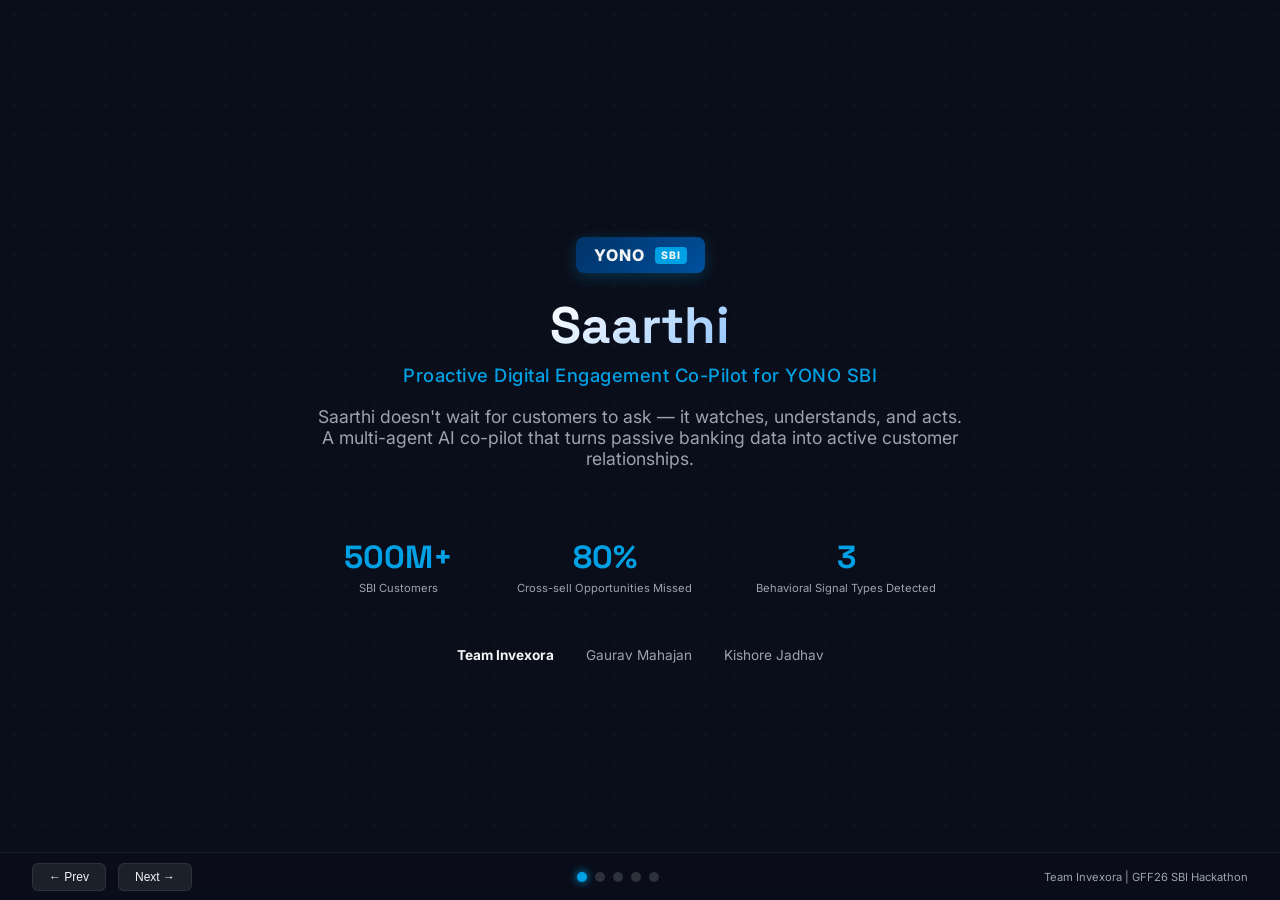
==== presentation.html @ 41a6fd72 "add presentation deck + fix currency typo" ====
<!DOCTYPE html>
<html lang="en">
<head>
  <meta charset="UTF-8">
  <meta name="viewport" content="width=device-width, initial-scale=1.0">
  <title>Saarthi — SBI YONO Co-Pilot | GFF26 Presentation</title>
  <link rel="preconnect" href="https://fonts.googleapis.com">
  <link rel="preconnect" href="https://fonts.gstatic.com" crossorigin>
  <link href="https://fonts.googleapis.com/css2?family=Inter:wght@300;400;500;600;700;800;900&family=Space+Grotesk:wght@400;500;600;700&family=Fira+Code:wght@400;500&display=swap" rel="stylesheet">
  <style>
    :root {
      --bg: #0a0e1a;
      --surface: #111827;
      --border: rgba(255,255,255,0.08);
      --text: #f3f4f6;
      --muted: #9ca3af;
      --sbi-blue: #00a0e4;
      --sbi-dark: #003366;
      --accent: #60a5fa;
      --success: #10b981;
      --warning: #f59e0b;
      --error: #ef4444;
      --saffron: #ff9933;
    }
    * { box-sizing: border-box; margin: 0; padding: 0; }
    body {
      font-family: 'Inter', system-ui, sans-serif;
      background: var(--bg);
      color: var(--text);
      overflow: hidden;
      height: 100vh;
      width: 100vw;
    }

    /* Slide Container */
    .deck { position: relative; width: 100vw; height: 100vh; }
    .slide {
      position: absolute;
      inset: 0;
      display: none;
      flex-direction: column;
      padding: 3.5rem 5rem;
      opacity: 0;
      transition: opacity 0.4s ease;
    }
    .slide.active { display: flex; opacity: 1; }

    /* Navigation */
    .nav-bar {
      position: fixed;
      bottom: 0;
      left: 0;
      right: 0;
      height: 48px;
      background: rgba(10, 14, 26, 0.9);
      backdrop-filter: blur(12px);
      border-top: 1px solid var(--border);
      display: flex;
      align-items: center;
      justify-content: space-between;
      padding: 0 2rem;
      z-index: 100;
      font-size: 0.8rem;
      color: var(--muted);
    }
    .nav-dots { display: flex; gap: 8px; }
    .nav-dot {
      width: 10px; height: 10px;
      border-radius: 50%;
      background: rgba(255,255,255,0.15);
      cursor: pointer;
      transition: all 0.2s;
    }
    .nav-dot.active { background: var(--sbi-blue); box-shadow: 0 0 8px var(--sbi-blue); }
    .nav-btn {
      background: rgba(255,255,255,0.08);
      border: 1px solid var(--border);
      color: var(--text);
      padding: 6px 16px;
      border-radius: 6px;
      cursor: pointer;
      font-size: 0.75rem;
      transition: background 0.2s;
    }
    .nav-btn:hover { background: rgba(255,255,255,0.15); }

    /* Typography */
    .slide-number {
      font-family: 'Fira Code', monospace;
      font-size: 0.7rem;
      color: var(--sbi-blue);
      letter-spacing: 2px;
      text-transform: uppercase;
      margin-bottom: 0.75rem;
      opacity: 0.7;
    }
    .slide-title {
      font-family: 'Space Grotesk', sans-serif;
      font-size: 2.6rem;
      font-weight: 700;
      line-height: 1.15;
      margin-bottom: 0.5rem;
      background: linear-gradient(135deg, #fff 0%, #93c5fd 100%);
      -webkit-background-clip: text;
      -webkit-text-fill-color: transparent;
    }
    .slide-subtitle {
      font-size: 1.1rem;
      color: var(--muted);
      margin-bottom: 2rem;
      font-weight: 400;
      max-width: 700px;
    }

    /* Grid layouts */
    .two-col { display: grid; grid-template-columns: 1fr 1fr; gap: 3rem; flex: 1; align-items: start; }
    .three-col { display: grid; grid-template-columns: 1fr 1fr 1fr; gap: 1.5rem; }

    /* Cards */
    .info-card {
      background: rgba(255,255,255,0.03);
      border: 1px solid var(--border);
      border-radius: 12px;
      padding: 1.25rem;
    }
    .info-card h3 {
      font-size: 0.95rem;
      font-weight: 600;
      margin-bottom: 0.5rem;
      display: flex;
      align-items: center;
      gap: 8px;
    }
    .info-card p, .info-card li {
      font-size: 0.82rem;
      color: var(--muted);
      line-height: 1.55;
    }
    .info-card ul { list-style: none; padding: 0; }
    .info-card li { padding: 0.2rem 0; }
    .info-card li::before { content: "→ "; color: var(--sbi-blue); font-weight: 600; }

    /* Problem bullets */
    .problem-item {
      display: flex;
      gap: 1rem;
      margin-bottom: 1.25rem;
      align-items: flex-start;
    }
    .problem-icon {
      width: 40px; height: 40px;
      border-radius: 10px;
      display: flex;
      align-items: center;
      justify-content: center;
      font-size: 1.2rem;
      flex-shrink: 0;
    }
    .problem-icon.red { background: rgba(239,68,68,0.12); }
    .problem-icon.amber { background: rgba(245,158,11,0.12); }
    .problem-icon.blue { background: rgba(96,165,250,0.12); }
    .problem-title { font-weight: 600; font-size: 0.9rem; margin-bottom: 0.15rem; }
    .problem-desc { font-size: 0.78rem; color: var(--muted); line-height: 1.4; }

    /* Solution cards */
    .solution-card {
      background: rgba(0, 160, 228, 0.04);
      border: 1px solid rgba(0, 160, 228, 0.15);
      border-radius: 12px;
      padding: 1.1rem;
      margin-bottom: 1rem;
    }
    .solution-card h4 {
      font-size: 0.85rem;
      color: var(--sbi-blue);
      font-weight: 700;
      margin-bottom: 0.3rem;
      display: flex;
      align-items: center;
      gap: 6px;
    }
    .solution-card p { font-size: 0.78rem; color: var(--muted); line-height: 1.4; }

    /* Tech stack badges */
    .tech-badge {
      display: inline-flex;
      align-items: center;
      gap: 6px;
      background: rgba(255,255,255,0.04);
      border: 1px solid var(--border);
      padding: 6px 12px;
      border-radius: 8px;
      font-size: 0.75rem;
      font-weight: 500;
      margin: 4px;
    }
    .tech-badge .dot {
      width: 6px; height: 6px;
      border-radius: 50%;
    }
    .tech-badge .dot.blue { background: var(--sbi-blue); }
    .tech-badge .dot.green { background: var(--success); }
    .tech-badge .dot.amber { background: var(--warning); }
    .tech-badge .dot.purple { background: #a78bfa; }

    /* Pipeline diagram */
    .pipeline {
      display: flex;
      align-items: center;
      gap: 0;
      margin: 1.5rem 0;
      flex-wrap: nowrap;
    }
    .pipe-node {
      background: rgba(255,255,255,0.04);
      border: 1px solid var(--border);
      border-radius: 10px;
      padding: 0.75rem 1rem;
      text-align: center;
      flex: 1;
      min-width: 0;
    }
    .pipe-node.active-node { border-color: var(--sbi-blue); background: rgba(0,160,228,0.06); }
    .pipe-node h4 { font-size: 0.7rem; font-weight: 700; margin-bottom: 0.2rem; white-space: nowrap; }
    .pipe-node p { font-size: 0.6rem; color: var(--muted); }
    .pipe-arrow {
      font-size: 1.2rem;
      color: var(--sbi-blue);
      padding: 0 0.35rem;
      flex-shrink: 0;
    }

    /* Phase cards */
    .phase-card {
      border-left: 3px solid var(--sbi-blue);
      padding: 0.75rem 1rem;
      background: rgba(255,255,255,0.02);
      border-radius: 0 8px 8px 0;
      margin-bottom: 0.75rem;
    }
    .phase-card h4 { font-size: 0.8rem; font-weight: 700; margin-bottom: 0.2rem; }
    .phase-card p { font-size: 0.72rem; color: var(--muted); line-height: 1.35; }

    /* Compliance badges */
    .compliance-row {
      display: flex;
      gap: 1rem;
      margin-top: 1rem;
    }
    .compliance-badge {
      flex: 1;
      background: rgba(16, 185, 129, 0.05);
      border: 1px solid rgba(16, 185, 129, 0.2);
      border-radius: 10px;
      padding: 0.75rem;
      text-align: center;
    }
    .compliance-badge .emoji { font-size: 1.4rem; margin-bottom: 0.25rem; }
    .compliance-badge h5 { font-size: 0.72rem; font-weight: 700; color: var(--success); margin-bottom: 0.15rem; }
    .compliance-badge p { font-size: 0.62rem; color: var(--muted); }

    /* Demo slide */
    .demo-container {
      flex: 1;
      display: flex;
      align-items: center;
      justify-content: center;
      flex-direction: column;
      gap: 1.5rem;
    }
    .demo-links {
      display: flex;
      gap: 1.5rem;
      margin-top: 1rem;
    }
    .demo-link {
      display: flex;
      align-items: center;
      gap: 8px;
      background: rgba(0,160,228,0.08);
      border: 1px solid rgba(0,160,228,0.25);
      padding: 0.75rem 1.5rem;
      border-radius: 10px;
      color: var(--sbi-blue);
      text-decoration: none;
      font-weight: 600;
      font-size: 0.85rem;
      transition: all 0.2s;
    }
    .demo-link:hover { background: rgba(0,160,228,0.15); transform: translateY(-1px); }

    .demo-placeholder {
      width: 80%;
      max-width: 900px;
      aspect-ratio: 16/9;
      background: rgba(255,255,255,0.03);
      border: 2px dashed rgba(255,255,255,0.1);
      border-radius: 16px;
      display: flex;
      align-items: center;
      justify-content: center;
      flex-direction: column;
      gap: 0.75rem;
      color: var(--muted);
    }
    .demo-placeholder .play-icon { font-size: 3rem; opacity: 0.4; }
    .demo-placeholder p { font-size: 0.85rem; }

    /* Title slide special */
    .title-slide {
      align-items: center;
      justify-content: center;
      text-align: center;
    }
    .title-slide .slide-title { font-size: 3.2rem; max-width: 900px; }
    .title-slide .slide-subtitle { max-width: 650px; margin: 0.75rem auto 2rem; }

    .team-info {
      display: flex;
      gap: 2rem;
      align-items: center;
      margin-top: 1rem;
    }
    .team-member {
      font-size: 0.85rem;
      color: var(--muted);
    }
    .team-member strong { color: var(--text); }

    .tagline {
      font-size: 1.15rem;
      color: var(--sbi-blue);
      font-weight: 500;
      margin-bottom: 0.5rem;
      letter-spacing: 0.5px;
    }
    .sbi-logo-badge {
      display: inline-flex;
      align-items: center;
      gap: 8px;
      background: linear-gradient(135deg, var(--sbi-dark), #00509d);
      padding: 8px 18px;
      border-radius: 8px;
      font-weight: 800;
      font-size: 1rem;
      letter-spacing: 1px;
      margin-bottom: 1.5rem;
      box-shadow: 0 4px 15px rgba(0,160,228,0.25);
    }

    .impact-stat {
      text-align: center;
      padding: 0.75rem;
    }
    .impact-stat .number {
      font-family: 'Space Grotesk', sans-serif;
      font-size: 2rem;
      font-weight: 800;
      color: var(--sbi-blue);
    }
    .impact-stat .label {
      font-size: 0.7rem;
      color: var(--muted);
      margin-top: 0.2rem;
    }

    /* Subtle background grid */
    .slide::before {
      content: '';
      position: absolute;
      inset: 0;
      background-image: radial-gradient(rgba(255,255,255,0.03) 1px, transparent 1px);
      background-size: 30px 30px;
      pointer-events: none;
      z-index: 0;
    }
    .slide > * { position: relative; z-index: 1; }
  </style>
</head>
<body>
  <div class="deck" id="deck">

    <!-- ====== SLIDE 1: INTRODUCTION ====== -->
    <div class="slide title-slide active" data-slide="0">
      <div class="sbi-logo-badge">YONO <span style="font-size:0.65rem;background:var(--sbi-blue);padding:2px 6px;border-radius:4px;margin-left:2px;">SBI</span></div>
      <div class="slide-title">Saarthi</div>
      <div class="tagline">Proactive Digital Engagement Co-Pilot for YONO SBI</div>
      <div class="slide-subtitle">Saarthi doesn't wait for customers to ask — it watches, understands, and acts. A multi-agent AI co-pilot that turns passive banking data into active customer relationships.</div>
      <div style="display:flex;gap:2.5rem;margin:1.5rem 0;">
        <div class="impact-stat">
          <div class="number">500M+</div>
          <div class="label">SBI Customers</div>
        </div>
        <div class="impact-stat">
          <div class="number">80%</div>
          <div class="label">Cross-sell Opportunities Missed</div>
        </div>
        <div class="impact-stat">
          <div class="number">3</div>
          <div class="label">Behavioral Signal Types Detected</div>
        </div>
      </div>
      <div class="team-info">
        <div class="team-member"><strong>Team Invexora</strong></div>
        <div class="team-member">Gaurav Mahajan</div>
        <div class="team-member">Kishore Jadhav</div>
      </div>
    </div>

    <!-- ====== SLIDE 2: PROBLEM & SOLUTION ====== -->
    <div class="slide" data-slide="1">
      <div class="slide-number">02 / Problem & Solution</div>
      <div class="slide-title">The Engagement Gap<br>in Digital Banking</div>
      <div class="two-col" style="margin-top:1rem;">
        <div>
          <div style="font-size:0.75rem;font-weight:700;color:var(--error);letter-spacing:1px;text-transform:uppercase;margin-bottom:1rem;">The Problem — Missed Moments</div>
          <div class="problem-item">
            <div class="problem-icon red">💳</div>
            <div>
              <div class="problem-title">Invisible Debt Burden</div>
              <div class="problem-desc">Customers paying ₹4,200/mo in CC interest don't know SBI offers consolidation loans at 10.5% — half the card rate.</div>
            </div>
          </div>
          <div class="problem-item">
            <div class="problem-icon amber">🏦</div>
            <div>
              <div class="problem-title">Branch Counter Friction</div>
              <div class="problem-desc">Customers making manual cash deposits at branches don't know YONO can do it in 2 taps digitally.</div>
            </div>
          </div>
          <div class="problem-item">
            <div class="problem-icon blue">📈</div>
            <div>
              <div class="problem-title">Idle Savings Leak</div>
              <div class="problem-desc">Salary jumps go unnoticed. Excess balances sit at 3.5% savings rate instead of 7.1% RD auto-sweep.</div>
            </div>
          </div>
        </div>
        <div>
          <div style="font-size:0.75rem;font-weight:700;color:var(--success);letter-spacing:1px;text-transform:uppercase;margin-bottom:1rem;">Saarthi's Answer — Proactive Co-Pilot</div>
          <div class="solution-card">
            <h4>🔍 Signal Detection</h4>
            <p>Real-time behavioral pattern recognition from transaction streams — detects friction events, financial optimization opportunities, and life-stage changes.</p>
          </div>
          <div class="solution-card">
            <h4>🎯 Contextual Nudging</h4>
            <p>Personalized, in-app recommendations delivered at the exact moment of relevance inside the YONO interface — not push notifications, but contextual interventions.</p>
          </div>
          <div class="solution-card">
            <h4>🛡️ DPDP-First Design</h4>
            <p>Every recommendation passes through compliance gating before reaching the customer. Right to Erasure, Right to Data Portability, and Data Minimization are built into the pipeline.</p>
          </div>
        </div>
      </div>
    </div>

    <!-- ====== SLIDE 3: TECHNOLOGY STACK ====== -->
    <div class="slide" data-slide="2">
      <div class="slide-number">03 / Technology Stack</div>
      <div class="slide-title">Agentic Architecture —<br>Not a Chatbot, a Co-Pilot</div>
      <div class="slide-subtitle" style="margin-bottom:1rem;">A 4-node LangGraph DAG pipeline with separation of concerns: security → detection → recommendation → compliance.</div>

      <div class="pipeline">
        <div class="pipe-node">
          <h4>📡 Event Stream</h4>
          <p>Redis Streams</p>
        </div>
        <div class="pipe-arrow">→</div>
        <div class="pipe-node active-node">
          <h4>🔒 Input Guardian</h4>
          <p>PII Masking (PAN, Aadhaar)</p>
        </div>
        <div class="pipe-arrow">→</div>
        <div class="pipe-node active-node">
          <h4>🔍 Signal Detection</h4>
          <p>LangGraph Agent Node</p>
        </div>
        <div class="pipe-arrow">→</div>
        <div class="pipe-node active-node">
          <h4>🎯 Recommender</h4>
          <p>Neo4j + Pinecone RAG</p>
        </div>
        <div class="pipe-arrow">→</div>
        <div class="pipe-node active-node">
          <h4>✅ Compliance Gate</h4>
          <p>RBI FPC + DPDP Validator</p>
        </div>
        <div class="pipe-arrow">→</div>
        <div class="pipe-node">
          <h4>📱 YONO Nudge</h4>
          <p>UI Delivery + Decision Token</p>
        </div>
      </div>

      <div style="display:flex;gap:1rem;margin-top:0.5rem;flex-wrap:wrap;">
        <div class="tech-badge"><span class="dot blue"></span> LangGraph — Agentic DAG Orchestration</div>
        <div class="tech-badge"><span class="dot green"></span> Pinecone — Vector Knowledge Base (RBI/Product Docs)</div>
        <div class="tech-badge"><span class="dot amber"></span> Neo4j — Graph Eligibility Rules</div>
        <div class="tech-badge"><span class="dot purple"></span> Guardrails AI — PII Masking + Output Validation</div>
        <div class="tech-badge"><span class="dot blue"></span> Pydantic — Schema Validation</div>
        <div class="tech-badge"><span class="dot green"></span> Faker — Synthetic Customer Data Generation</div>
      </div>

      <div class="compliance-row">
        <div class="compliance-badge">
          <div class="emoji">🗑️</div>
          <h5>Right to Erasure</h5>
          <p>Consent revoke purges all agent processing instantly</p>
        </div>
        <div class="compliance-badge">
          <div class="emoji">📦</div>
          <h5>Data Portability</h5>
          <p>One-click JSON export of all personal data</p>
        </div>
        <div class="compliance-badge">
          <div class="emoji">🔒</div>
          <h5>Data Minimization</h5>
          <p>PII masked before any downstream processing</p>
        </div>
        <div class="compliance-badge">
          <div class="emoji">📋</div>
          <h5>Audit Trail</h5>
          <p>Immutable log of every agent decision</p>
        </div>
      </div>
    </div>

    <!-- ====== SLIDE 4: DEVELOPMENT APPROACH ====== -->
    <div class="slide" data-slide="3">
      <div class="slide-number">04 / Prototype Development Approach</div>
      <div class="slide-title">System Architecture &<br>Development Methodology</div>
      <div class="two-col" style="margin-top:1rem;">
        <div>
          <div style="font-size:0.75rem;font-weight:700;color:var(--accent);letter-spacing:1px;text-transform:uppercase;margin-bottom:1rem;">Layered Architecture</div>
          <div class="info-card" style="margin-bottom:1rem;">
            <h3>📊 Data Layer</h3>
            <ul>
              <li>Synthetic customer profiles (Faker, Indian locale)</li>
              <li>Transaction logs with behavioral signal patterns</li>
              <li>RBI + SBI product docs vectorized in Pinecone</li>
            </ul>
          </div>
          <div class="info-card" style="margin-bottom:1rem;">
            <h3>🤖 Agent Layer</h3>
            <ul>
              <li>4-node LangGraph DAG (GraphState TypedDict)</li>
              <li>Stateless, parallelizable node functions</li>
              <li>Dual guardrails: Input (PII) + Output (RBI FPC)</li>
            </ul>
          </div>
          <div class="info-card">
            <h3>📱 Presentation Layer</h3>
            <ul>
              <li>YONO phone emulator (6 interactive screens)</li>
              <li>Real-time agent trace console with status visualization</li>
              <li>3 switchable customer personas with dynamic data</li>
            </ul>
          </div>
        </div>
        <div>
          <div style="font-size:0.75rem;font-weight:700;color:var(--accent);letter-spacing:1px;text-transform:uppercase;margin-bottom:1rem;">Development Phases</div>
          <div class="phase-card">
            <h4>Phase 1 — Data Synthesis & Knowledge Base</h4>
            <p>Generated 500+ synthetic customer profiles using Faker. Ingested RBI Fair Practices Code and SBI product documentation into Pinecone vector store for RAG-based retrieval.</p>
          </div>
          <div class="phase-card">
            <h4>Phase 2 — LangGraph Orchestrator</h4>
            <p>Built the 4-node DAG state machine: Input Guardian → Signal Detection → Neo4j Recommendation → Compliance Gate. Each node operates on a shared GraphState context.</p>
          </div>
          <div class="phase-card">
            <h4>Phase 3 — Interactive YONO Emulator</h4>
            <p>Developed a full phone simulator with 6 YONO app screens, view routing, dynamic data binding to customer personas, and real-time agentic trace visualization.</p>
          </div>
          <div class="phase-card" style="border-left-color: var(--success);">
            <h4>Phase 4 — DPDP Compliance Integration</h4>
            <p>Implemented Right to Erasure (consent toggle purges pipeline), Right to Data Portability (JSON export), and Data Minimization (PII masked at ingestion). Decision tokens generated per authorization.</p>
          </div>
        </div>
      </div>
    </div>

    <!-- ====== SLIDE 5: DEMO ====== -->
    <div class="slide" data-slide="4">
      <div class="slide-number">05 / Demonstration</div>
      <div class="slide-title">Saarthi in Action</div>
      <div class="slide-subtitle">Live prototype walkthrough — Signal detection, contextual nudging, DPDP compliance, and multi-persona support.</div>
      <div class="demo-container">
        <div class="demo-placeholder">
          <div class="play-icon">▶</div>
          <p>Demo Video — Screen share the live prototype or play pre-recorded video</p>
          <p style="font-size:0.7rem;opacity:0.5;">Use the live demo link below to walk through the prototype interactively</p>
        </div>
        <div class="demo-links">
          <a href="https://invexora.github.io/saarthi-yono-copilot/" target="_blank" class="demo-link">
            🌐 Live Prototype
          </a>
          <a href="https://github.com/invexora/saarthi-yono-copilot" target="_blank" class="demo-link">
            📦 GitHub Repository
          </a>
        </div>
      </div>
    </div>

  </div>

  <!-- Navigation -->
  <div class="nav-bar">
    <div style="display:flex;align-items:center;gap:12px;">
      <button class="nav-btn" onclick="prevSlide()">← Prev</button>
      <button class="nav-btn" onclick="nextSlide()">Next →</button>
    </div>
    <div class="nav-dots" id="navDots"></div>
    <div style="font-size:0.7rem;color:var(--muted);">
      Team Invexora | GFF26 SBI Hackathon
    </div>
  </div>

  <script>
    const slides = document.querySelectorAll('.slide');
    let current = 0;

    function buildDots() {
      const container = document.getElementById('navDots');
      slides.forEach((_, i) => {
        const dot = document.createElement('div');
        dot.className = 'nav-dot' + (i === 0 ? ' active' : '');
        dot.onclick = () => goToSlide(i);
        container.appendChild(dot);
      });
    }

    function goToSlide(n) {
      slides[current].classList.remove('active');
      document.querySelectorAll('.nav-dot')[current].classList.remove('active');
      current = n;
      slides[current].classList.add('active');
      document.querySelectorAll('.nav-dot')[current].classList.add('active');
    }

    function nextSlide() { if (current < slides.length - 1) goToSlide(current + 1); }
    function prevSlide() { if (current > 0) goToSlide(current - 1); }

    document.addEventListener('keydown', (e) => {
      if (e.key === 'ArrowRight' || e.key === ' ') { e.preventDefault(); nextSlide(); }
      if (e.key === 'ArrowLeft') { e.preventDefault(); prevSlide(); }
    });

    buildDots();
  </script>
</body>
</html>
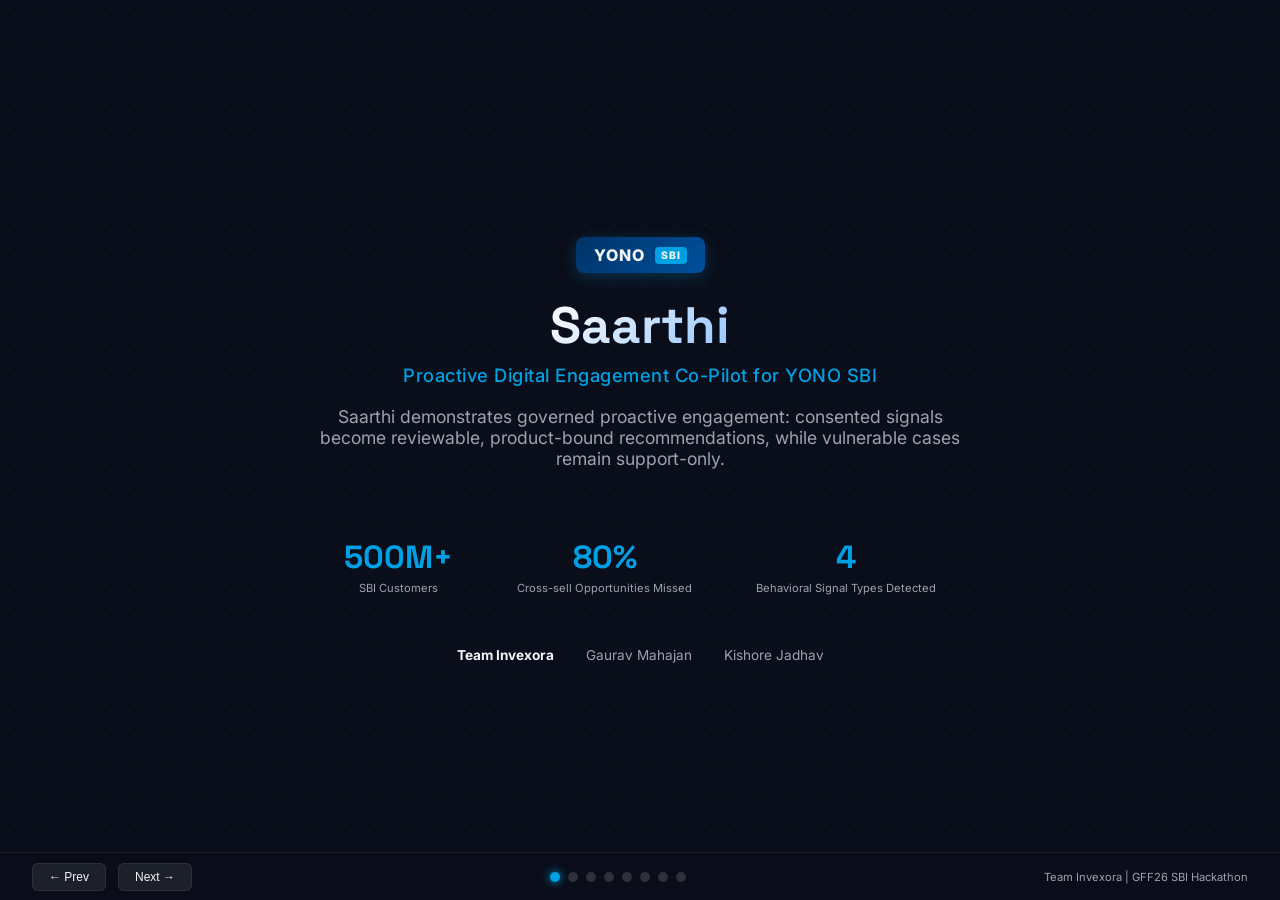
==== commit 8d26a78c: "Finalize governed SBI Saarthi demo foundation" ====
--- a/presentation.html
+++ b/presentation.html
@@ -385,7 +385,7 @@
       <div class="sbi-logo-badge">YONO <span style="font-size:0.65rem;background:var(--sbi-blue);padding:2px 6px;border-radius:4px;margin-left:2px;">SBI</span></div>
       <div class="slide-title">Saarthi</div>
       <div class="tagline">Proactive Digital Engagement Co-Pilot for YONO SBI</div>
-      <div class="slide-subtitle">Saarthi doesn't wait for customers to ask — it watches, understands, and acts. A multi-agent AI co-pilot that turns passive banking data into active customer relationships.</div>
+      <div class="slide-subtitle">Saarthi demonstrates governed proactive engagement: consented signals become reviewable, product-bound recommendations, while vulnerable cases remain support-only.</div>
       <div style="display:flex;gap:2.5rem;margin:1.5rem 0;">
         <div class="impact-stat">
           <div class="number">500M+</div>
@@ -396,7 +396,7 @@
           <div class="label">Cross-sell Opportunities Missed</div>
         </div>
         <div class="impact-stat">
-          <div class="number">3</div>
+          <div class="number">4</div>
           <div class="label">Behavioral Signal Types Detected</div>
         </div>
       </div>
@@ -418,7 +418,7 @@
             <div class="problem-icon red">💳</div>
             <div>
               <div class="problem-title">Invisible Debt Burden</div>
-              <div class="problem-desc">Customers paying ₹4,200/mo in CC interest don't know SBI offers consolidation loans at 10.5% — half the card rate.</div>
+              <div class="problem-desc">Customers carrying expensive revolving card balances may miss a more suitable repayment option. Any comparison must use live SBI eligibility, pricing and KFS data.</div>
             </div>
           </div>
           <div class="problem-item">
@@ -432,7 +432,7 @@
             <div class="problem-icon blue">📈</div>
             <div>
               <div class="problem-title">Idle Savings Leak</div>
-              <div class="problem-desc">Salary jumps go unnoticed. Excess balances sit at 3.5% savings rate instead of 7.1% RD auto-sweep.</div>
+              <div class="problem-desc">Salary and surplus changes can go unnoticed. Saarthi can identify the moment, while approved live product and rate feeds determine whether an action is suitable.</div>
             </div>
           </div>
         </div>
@@ -447,8 +447,8 @@
             <p>Personalized, in-app recommendations delivered at the exact moment of relevance inside the YONO interface — not push notifications, but contextual interventions.</p>
           </div>
           <div class="solution-card">
-            <h4>🛡️ DPDP-First Design</h4>
-            <p>Every recommendation passes through compliance gating before reaching the customer. Right to Erasure, Right to Data Portability, and Data Minimization are built into the pipeline.</p>
+            <h4>🛡️ Privacy-Controlled by Design</h4>
+            <p>Every demo recommendation passes deterministic consent, eligibility, affordability, vulnerability and output gates. Final legal and regulatory controls remain subject to SBI approval.</p>
           </div>
         </div>
       </div>
@@ -457,7 +457,7 @@
     <!-- ====== SLIDE 3: TECHNOLOGY STACK ====== -->
     <div class="slide" data-slide="2">
       <div class="slide-number">03 / Technology Stack</div>
-      <div class="slide-title">Agentic Architecture —<br>Not a Chatbot, a Co-Pilot</div>
+      <div class="slide-title">Governed Decision Architecture —<br>Beyond a Reactive Chatbot</div>
       <div class="slide-subtitle" style="margin-bottom:1rem;">A 4-node LangGraph DAG pipeline with separation of concerns: security → detection → recommendation → compliance.</div>
 
       <div class="pipeline">
@@ -478,25 +478,25 @@
         <div class="pipe-arrow">→</div>
         <div class="pipe-node active-node">
           <h4>🎯 Recommender</h4>
-          <p>Neo4j + Pinecone RAG</p>
+          <p>Neo4j + Manifest-Backed Policy Evidence</p>
         </div>
         <div class="pipe-arrow">→</div>
         <div class="pipe-node active-node">
           <h4>✅ Compliance Gate</h4>
-          <p>RBI FPC + DPDP Validator</p>
+          <p>Deterministic Policy Gate — SBI Approval Required</p>
         </div>
         <div class="pipe-arrow">→</div>
         <div class="pipe-node">
           <h4>📱 YONO Nudge</h4>
-          <p>UI Delivery + Decision Token</p>
+          <p>Reviewed Delivery + Token-Bound Fulfilment</p>
         </div>
       </div>
 
       <div style="display:flex;gap:1rem;margin-top:0.5rem;flex-wrap:wrap;">
-        <div class="tech-badge"><span class="dot blue"></span> LangGraph — Agentic DAG Orchestration</div>
-        <div class="tech-badge"><span class="dot green"></span> Pinecone — Vector Knowledge Base (RBI/Product Docs)</div>
+        <div class="tech-badge"><span class="dot blue"></span> LangGraph — Deterministic DAG Orchestration</div>
+        <div class="tech-badge"><span class="dot green"></span> Approved Policy Catalog — Versioned, effective-dated evidence</div>
         <div class="tech-badge"><span class="dot amber"></span> Neo4j — Graph Eligibility Rules</div>
-        <div class="tech-badge"><span class="dot purple"></span> Guardrails AI — PII Masking + Output Validation</div>
+        <div class="tech-badge"><span class="dot purple"></span> Custom Guardrails — Regex PII Masking + Deterministic Output Checks</div>
         <div class="tech-badge"><span class="dot blue"></span> Pydantic — Schema Validation</div>
         <div class="tech-badge"><span class="dot green"></span> Faker — Synthetic Customer Data Generation</div>
       </div>
@@ -505,7 +505,7 @@
         <div class="compliance-badge">
           <div class="emoji">🗑️</div>
           <h5>Right to Erasure</h5>
-          <p>Consent revoke purges all agent processing instantly</p>
+          <p>Revocation blocks new profiling; eligible Saarthi-derived data follows a separate erasure workflow</p>
         </div>
         <div class="compliance-badge">
           <div class="emoji">📦</div>
@@ -520,7 +520,7 @@
         <div class="compliance-badge">
           <div class="emoji">📋</div>
           <h5>Audit Trail</h5>
-          <p>Immutable log of every agent decision</p>
+          <p>Tamper-evident local HMAC hash chain; SBI-operated WORM retention remains pending</p>
         </div>
       </div>
     </div>
@@ -537,7 +537,7 @@
             <ul>
               <li>Synthetic customer profiles (Faker, Indian locale)</li>
               <li>Transaction logs with behavioral signal patterns</li>
-              <li>RBI + SBI product docs vectorized in Pinecone</li>
+              <li>Synthetic policy fixtures validated against a local active manifest; SBI mapping pending</li>
             </ul>
           </div>
           <div class="info-card" style="margin-bottom:1rem;">
@@ -545,7 +545,7 @@
             <ul>
               <li>4-node LangGraph DAG (GraphState TypedDict)</li>
               <li>Stateless, parallelizable node functions</li>
-              <li>Dual guardrails: Input (PII) + Output (RBI FPC)</li>
+              <li>Dual prototype guardrails: input masking + deterministic output policy checks</li>
             </ul>
           </div>
           <div class="info-card">
@@ -553,7 +553,7 @@
             <ul>
               <li>YONO phone emulator (6 interactive screens)</li>
               <li>Real-time agent trace console with status visualization</li>
-              <li>3 switchable customer personas with dynamic data</li>
+              <li>5 switchable customer personas with dynamic data</li>
             </ul>
           </div>
         </div>
@@ -561,7 +561,7 @@
           <div style="font-size:0.75rem;font-weight:700;color:var(--accent);letter-spacing:1px;text-transform:uppercase;margin-bottom:1rem;">Development Phases</div>
           <div class="phase-card">
             <h4>Phase 1 — Data Synthesis & Knowledge Base</h4>
-            <p>Generated 500+ synthetic customer profiles using Faker. Ingested RBI Fair Practices Code and SBI product documentation into Pinecone vector store for RAG-based retrieval.</p>
+            <p>Built a synthetic-data generator and five fixed demo personas. Loaded versioned policy excerpts through a hash-validated local manifest for provenance-bearing retrieval.</p>
           </div>
           <div class="phase-card">
             <h4>Phase 2 — LangGraph Orchestrator</h4>
@@ -569,21 +569,144 @@
           </div>
           <div class="phase-card">
             <h4>Phase 3 — Interactive YONO Emulator</h4>
-            <p>Developed a full phone simulator with 6 YONO app screens, view routing, dynamic data binding to customer personas, and real-time agentic trace visualization.</p>
+            <p>Developed a full phone simulator with 6 YONO app screens, view routing, dynamic data binding to synthetic customer personas, and a real-time governed decision trace.</p>
           </div>
           <div class="phase-card" style="border-left-color: var(--success);">
-            <h4>Phase 4 — DPDP Compliance Integration</h4>
-            <p>Implemented Right to Erasure (consent toggle purges pipeline), Right to Data Portability (JSON export), and Data Minimization (PII masked at ingestion). Decision tokens generated per authorization.</p>
-          </div>
-        </div>
-      </div>
-    </div>
-
-    <!-- ====== SLIDE 5: DEMO ====== -->
+            <h4>Phase 4 — Privacy-Control Prototype</h4>
+            <p>Demonstrates purpose consent, masking, erasure and portability workflows. Reviewed offers require explicit authorization and an idempotent downstream completion reference before success is reported.</p>
+          </div>
+        </div>
+      </div>
+    </div>
+
+    <!-- ====== SLIDE 5: DIFFERENTIATION ====== -->
     <div class="slide" data-slide="4">
-      <div class="slide-number">05 / Demonstration</div>
+      <div class="slide-number">05 / Competitive Positioning</div>
+      <div class="slide-title">From Reactive Help<br>to Governed Proactive Support</div>
+      <div class="two-col" style="margin-top:1rem;">
+        <div class="info-card" style="background:rgba(156,163,175,0.03); border-color:rgba(239,68,68,0.1);">
+          <h3 style="color:var(--muted);">Existing Assisted Journeys</h3>
+          <ul>
+            <li>Reactive — responds only when asked</li>
+            <li>Customer initiates the interaction</li>
+            <li>Designed for questions, navigation and service completion</li>
+            <li>Remain available alongside Saarthi</li>
+            <li>Actual SBI capabilities must be validated during discovery</li>
+          </ul>
+        </div>
+        <div class="info-card" style="background:rgba(0,160,228,0.05); border-color:rgba(16,185,129,0.2);">
+          <h3 style="color:var(--success);">Saarthi ✦ (This Solution)</h3>
+          <ul>
+            <li>Proactive — notices before you ask</li>
+            <li>4 behavioral signal types from transaction streams</li>
+            <li>Privacy controls: identifier masking, purpose consent, eligible-data erasure, decision tokens</li>
+            <li>Support Mode: blocks all sales for vulnerable customers</li>
+            <li>Nudge Budget: max 2 per 14-day cycle</li>
+            <li>"Why am I seeing this?" explainability accordion</li>
+          </ul>
+        </div>
+      </div>
+    </div>
+
+    <!-- ====== SLIDE 6: PRODUCT CATALOG ====== -->
+    <div class="slide" data-slide="5">
+      <div class="slide-number">06 / Product Catalog</div>
+      <div class="slide-title">16 Synthetic Actions Across 20 Mappings</div>
+      <div class="slide-subtitle">Demo catalogue only — product IDs, eligibility, pricing, disclosures and fulfilment require approved SBI feeds.</div>
+      <div class="three-col">
+        <div class="info-card">
+          <h3>Credit &amp; Restructuring (5)</h3>
+          <div style="display:flex; flex-wrap:wrap; gap:4px; margin-top:8px;">
+            <span class="tech-badge">Debt Consolidation</span>
+            <span class="tech-badge">Working Capital Pre-Payment</span>
+            <span class="tech-badge">Card Balance EMI</span>
+            <span class="tech-badge">Medical EMI Support</span>
+            <span class="tech-badge">RM + EMI Restructuring</span>
+          </div>
+        </div>
+        <div class="info-card">
+          <h3>Deposits &amp; Investments (6)</h3>
+          <div style="display:flex; flex-wrap:wrap; gap:4px; margin-top:8px;">
+            <span class="tech-badge">Senior Citizen FD — live rate feed required</span>
+            <span class="tech-badge">SCSS — live terms required</span>
+            <span class="tech-badge">Flexi-RD — live terms required</span>
+            <span class="tech-badge">Micro-RD</span>
+            <span class="tech-badge">Auto-Sweep FD</span>
+            <span class="tech-badge">Mutual Fund SIP</span>
+          </div>
+        </div>
+        <div class="info-card">
+          <h3>Digital &amp; Service Actions (5)</h3>
+          <div style="display:flex; flex-wrap:wrap; gap:4px; margin-top:8px;">
+            <span class="tech-badge">YONO Direct Tax Payment</span>
+            <span class="tech-badge">UPI Auto-Pay</span>
+            <span class="tech-badge">YONO Merchant QR</span>
+            <span class="tech-badge">YONO Video KYC</span>
+            <span class="tech-badge">Education Loan Dashboard</span>
+          </div>
+        </div>
+        <div class="info-card">
+          <h3>Golden Demo Journeys (4)</h3>
+          <div style="display:flex; flex-wrap:wrap; gap:4px; margin-top:8px;">
+            <span class="tech-badge">Debt Consolidation</span>
+            <span class="tech-badge">Senior FD Readiness</span>
+            <span class="tech-badge">Branch-to-Digital</span>
+            <span class="tech-badge">Financial-Stress Support</span>
+          </div>
+        </div>
+        <div class="info-card">
+          <h3>Current Assurance</h3>
+          <div style="display:flex; flex-wrap:wrap; gap:4px; margin-top:8px;">
+            <span class="tech-badge">20/20 Signal Contracts</span>
+            <span class="tech-badge">28 Synthetic Boundary Contracts</span>
+            <span class="tech-badge">8-Class Recursive PII Masking</span>
+            <span class="tech-badge">Server-Owned Offer Copy</span>
+            <span class="tech-badge">Token-Bound Mock Fulfilment</span>
+          </div>
+        </div>
+        <div class="info-card">
+          <h3>Not Yet Integrated</h3>
+          <div style="display:flex; flex-wrap:wrap; gap:4px; margin-top:8px;">
+            <span class="tech-badge" style="border-color:var(--error); color:var(--error);">Official SBI SKUs/APIs, live rates, real data and certified execution</span>
+          </div>
+        </div>
+      </div>
+    </div>
+
+    <!-- ====== SLIDE 7: USER HYPOTHESES ====== -->
+    <div class="slide" data-slide="6">
+      <div class="slide-number">07 / User Hypotheses</div>
+      <div class="slide-title">5 Personas × 4 Signal Types</div>
+      <div class="slide-subtitle">Each nudge is backed by a testable behavioral hypothesis.</div>
+      <div style="display:flex; flex-direction:column; gap:0.5rem; overflow-y:auto; max-height:60vh; padding-right:1rem;">
+        <div class="solution-card">
+          <h4>🎯 Priya Sharma (Corporate Tech Lead)</h4>
+          <p>"A professional paying ₹4,200/mo in CC interest will convert to debt consolidation if shown exact savings at the moment she views her card statement."</p>
+        </div>
+        <div class="solution-card">
+          <h4>🌱 Ramesh Kumar (Retired Pensioner)</h4>
+          <p>"A senior citizen making 4 branch visits/month will adopt UPI Auto-Pay if guided step-by-step and framed as 'skip the queue.'"</p>
+        </div>
+        <div class="solution-card">
+          <h4>💼 Amit Patel (SME Owner)</h4>
+          <p>"An SME owner making 12 cash deposits in 15 days will adopt QR merchant if shown how much branch time he's losing."</p>
+        </div>
+        <div class="solution-card">
+          <h4>🛡️ Sneha Patel (Stressed Employee)</h4>
+          <p>"A customer who missed an EMI will disengage from banking apps if shown promotions. Saarthi must switch to Support Mode."</p>
+        </div>
+        <div class="solution-card">
+          <h4>🎓 Rohan Mehta (Student)</h4>
+          <p>"A young customer can receive an educational savings or investment prompt only after live suitability, risk disclosure and product evidence are available."</p>
+        </div>
+      </div>
+    </div>
+
+    <!-- ====== SLIDE 8: DEMO ====== -->
+    <div class="slide" data-slide="7">
+      <div class="slide-number">08 / Demonstration</div>
       <div class="slide-title">Saarthi in Action</div>
-      <div class="slide-subtitle">Live prototype walkthrough — Signal detection, contextual nudging, DPDP compliance, and multi-persona support.</div>
+      <div class="slide-subtitle">Live prototype walkthrough — Signal detection, contextual nudging, purpose consent, privacy controls, and multi-persona support.</div>
       <div class="demo-container">
         <div class="demo-placeholder">
           <div class="play-icon">▶</div>
@@ -591,11 +714,11 @@
           <p style="font-size:0.7rem;opacity:0.5;">Use the live demo link below to walk through the prototype interactively</p>
         </div>
         <div class="demo-links">
+          <a href="http://127.0.0.1:8000/" target="_blank" class="demo-link">
+            🌐 Current Local Prototype
+          </a>
           <a href="https://invexora.github.io/saarthi-yono-copilot/" target="_blank" class="demo-link">
-            🌐 Live Prototype
-          </a>
-          <a href="https://github.com/invexora/saarthi-yono-copilot" target="_blank" class="demo-link">
-            📦 GitHub Repository
+            🗂 Prior Published Prototype
           </a>
         </div>
       </div>
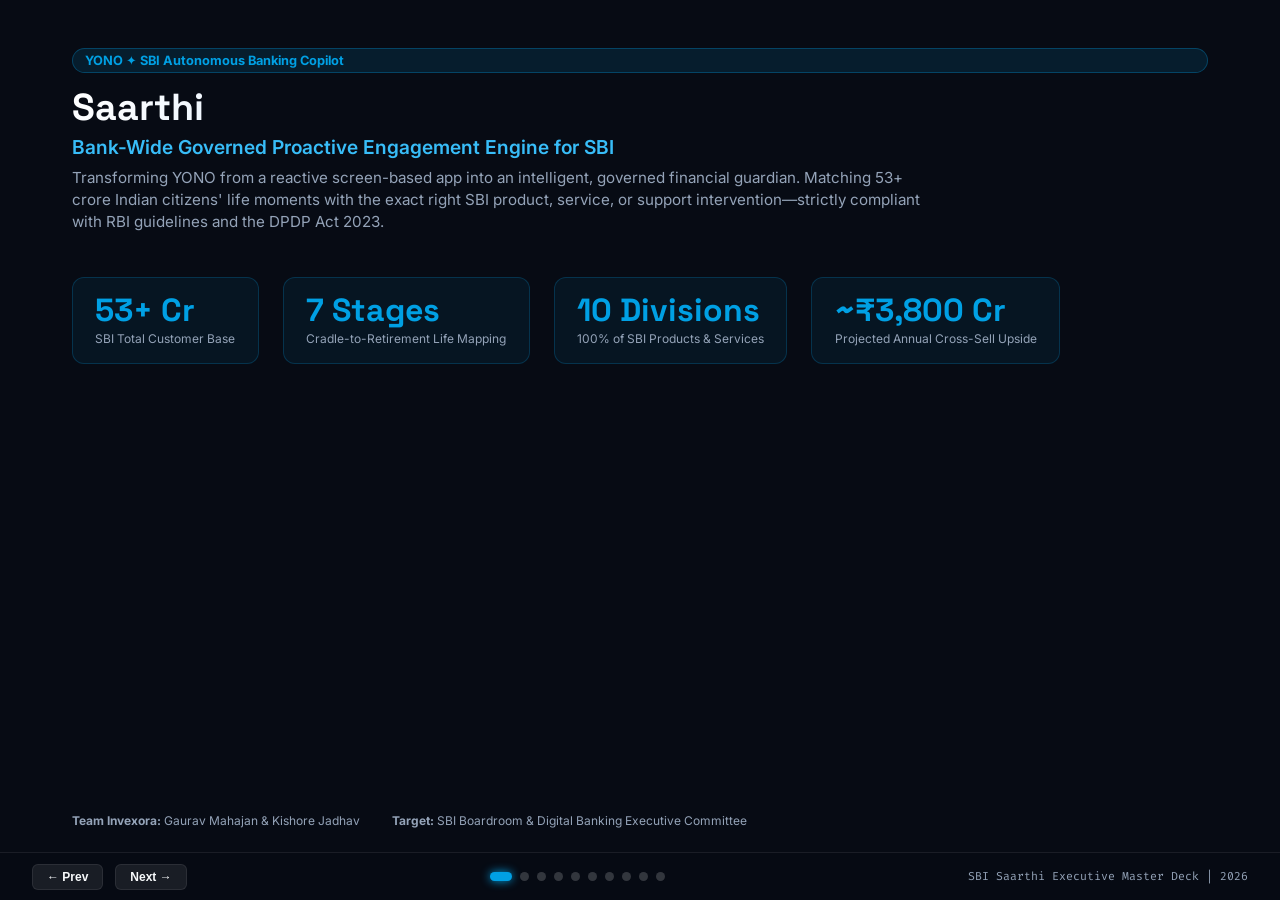
==== commit 11f958e4: "Polish YONO simulator UI, presentation deck, and finalize hackathon assets" ====
--- a/presentation.html
+++ b/presentation.html
@@ -3,24 +3,26 @@
 <head>
   <meta charset="UTF-8">
   <meta name="viewport" content="width=device-width, initial-scale=1.0">
-  <title>Saarthi — SBI YONO Co-Pilot | GFF26 Presentation</title>
+  <title>Saarthi — SBI YONO Autonomous Co-Pilot | Executive Presentation</title>
   <link rel="preconnect" href="https://fonts.googleapis.com">
   <link rel="preconnect" href="https://fonts.gstatic.com" crossorigin>
   <link href="https://fonts.googleapis.com/css2?family=Inter:wght@300;400;500;600;700;800;900&family=Space+Grotesk:wght@400;500;600;700&family=Fira+Code:wght@400;500&display=swap" rel="stylesheet">
   <style>
     :root {
-      --bg: #0a0e1a;
-      --surface: #111827;
-      --border: rgba(255,255,255,0.08);
-      --text: #f3f4f6;
-      --muted: #9ca3af;
+      --bg: #070b14;
+      --surface: #0f172a;
+      --surface-card: rgba(30, 41, 59, 0.6);
+      --border: rgba(255, 255, 255, 0.08);
+      --text: #f8fafc;
+      --muted: #94a3b8;
       --sbi-blue: #00a0e4;
       --sbi-dark: #003366;
-      --accent: #60a5fa;
+      --accent: #38bdf8;
       --success: #10b981;
       --warning: #f59e0b;
       --error: #ef4444;
       --saffron: #ff9933;
+      --purple: #c084fc;
     }
     * { box-sizing: border-box; margin: 0; padding: 0; }
     body {
@@ -39,9 +41,10 @@
       inset: 0;
       display: none;
       flex-direction: column;
-      padding: 3.5rem 5rem;
+      padding: 3rem 4.5rem 4.5rem 4.5rem;
       opacity: 0;
-      transition: opacity 0.4s ease;
+      transition: opacity 0.35s ease;
+      overflow-y: auto;
     }
     .slide.active { display: flex; opacity: 1; }
 
@@ -52,8 +55,8 @@
       left: 0;
       right: 0;
       height: 48px;
-      background: rgba(10, 14, 26, 0.9);
-      backdrop-filter: blur(12px);
+      background: rgba(7, 11, 20, 0.94);
+      backdrop-filter: blur(14px);
       border-top: 1px solid var(--border);
       display: flex;
       align-items: center;
@@ -65,21 +68,22 @@
     }
     .nav-dots { display: flex; gap: 8px; }
     .nav-dot {
-      width: 10px; height: 10px;
+      width: 9px; height: 9px;
       border-radius: 50%;
-      background: rgba(255,255,255,0.15);
+      background: rgba(255,255,255,0.18);
       cursor: pointer;
       transition: all 0.2s;
     }
-    .nav-dot.active { background: var(--sbi-blue); box-shadow: 0 0 8px var(--sbi-blue); }
+    .nav-dot.active { background: var(--sbi-blue); box-shadow: 0 0 10px var(--sbi-blue); width: 22px; border-radius: 6px; }
     .nav-btn {
       background: rgba(255,255,255,0.08);
       border: 1px solid var(--border);
       color: var(--text);
-      padding: 6px 16px;
+      padding: 5px 14px;
       border-radius: 6px;
       cursor: pointer;
       font-size: 0.75rem;
+      font-weight: 600;
       transition: background 0.2s;
     }
     .nav-btn:hover { background: rgba(255,255,255,0.15); }
@@ -87,638 +91,744 @@
     /* Typography */
     .slide-number {
       font-family: 'Fira Code', monospace;
-      font-size: 0.7rem;
+      font-size: 0.72rem;
       color: var(--sbi-blue);
       letter-spacing: 2px;
       text-transform: uppercase;
-      margin-bottom: 0.75rem;
-      opacity: 0.7;
+      margin-bottom: 0.5rem;
+      opacity: 0.85;
     }
     .slide-title {
       font-family: 'Space Grotesk', sans-serif;
-      font-size: 2.6rem;
+      font-size: 2.35rem;
       font-weight: 700;
       line-height: 1.15;
-      margin-bottom: 0.5rem;
-      background: linear-gradient(135deg, #fff 0%, #93c5fd 100%);
+      margin-bottom: 0.4rem;
+      background: linear-gradient(135deg, #ffffff 0%, #93c5fd 100%);
       -webkit-background-clip: text;
       -webkit-text-fill-color: transparent;
     }
     .slide-subtitle {
-      font-size: 1.1rem;
+      font-size: 0.95rem;
       color: var(--muted);
-      margin-bottom: 2rem;
+      margin-bottom: 1.5rem;
       font-weight: 400;
-      max-width: 700px;
+      max-width: 850px;
+      line-height: 1.45;
     }
 
     /* Grid layouts */
-    .two-col { display: grid; grid-template-columns: 1fr 1fr; gap: 3rem; flex: 1; align-items: start; }
-    .three-col { display: grid; grid-template-columns: 1fr 1fr 1fr; gap: 1.5rem; }
+    .two-col { display: grid; grid-template-columns: 1fr 1fr; gap: 2.2rem; flex: 1; align-items: start; }
+    .three-col { display: grid; grid-template-columns: 1fr 1fr 1fr; gap: 1.25rem; }
+    .four-col { display: grid; grid-template-columns: repeat(4, 1fr); gap: 1rem; }
+    .five-col { display: grid; grid-template-columns: repeat(5, 1fr); gap: 0.85rem; }
 
     /* Cards */
     .info-card {
-      background: rgba(255,255,255,0.03);
+      background: var(--surface-card);
       border: 1px solid var(--border);
-      border-radius: 12px;
-      padding: 1.25rem;
+      border-radius: 10px;
+      padding: 1.1rem;
+      backdrop-filter: blur(8px);
     }
     .info-card h3 {
-      font-size: 0.95rem;
+      font-size: 0.9rem;
       font-weight: 600;
-      margin-bottom: 0.5rem;
-      display: flex;
-      align-items: center;
-      gap: 8px;
-    }
-    .info-card p, .info-card li {
-      font-size: 0.82rem;
-      color: var(--muted);
-      line-height: 1.55;
-    }
-    .info-card ul { list-style: none; padding: 0; }
-    .info-card li { padding: 0.2rem 0; }
-    .info-card li::before { content: "→ "; color: var(--sbi-blue); font-weight: 600; }
-
-    /* Problem bullets */
-    .problem-item {
-      display: flex;
-      gap: 1rem;
-      margin-bottom: 1.25rem;
-      align-items: flex-start;
-    }
-    .problem-icon {
-      width: 40px; height: 40px;
-      border-radius: 10px;
-      display: flex;
-      align-items: center;
-      justify-content: center;
-      font-size: 1.2rem;
-      flex-shrink: 0;
-    }
-    .problem-icon.red { background: rgba(239,68,68,0.12); }
-    .problem-icon.amber { background: rgba(245,158,11,0.12); }
-    .problem-icon.blue { background: rgba(96,165,250,0.12); }
-    .problem-title { font-weight: 600; font-size: 0.9rem; margin-bottom: 0.15rem; }
-    .problem-desc { font-size: 0.78rem; color: var(--muted); line-height: 1.4; }
-
-    /* Solution cards */
-    .solution-card {
-      background: rgba(0, 160, 228, 0.04);
-      border: 1px solid rgba(0, 160, 228, 0.15);
-      border-radius: 12px;
-      padding: 1.1rem;
-      margin-bottom: 1rem;
-    }
-    .solution-card h4 {
-      font-size: 0.85rem;
-      color: var(--sbi-blue);
-      font-weight: 700;
-      margin-bottom: 0.3rem;
+      margin-bottom: 0.45rem;
       display: flex;
       align-items: center;
       gap: 6px;
-    }
-    .solution-card p { font-size: 0.78rem; color: var(--muted); line-height: 1.4; }
-
-    /* Tech stack badges */
+      color: #e2e8f0;
+    }
+    .info-card p, .info-card li {
+      font-size: 0.78rem;
+      color: var(--muted);
+      line-height: 1.45;
+    }
+    .info-card ul { list-style: none; padding: 0; }
+    .info-card li { padding: 0.18rem 0; }
+    .info-card li::before { content: "→ "; color: var(--sbi-blue); font-weight: 600; }
+
+    /* Impact Stats */
+    .impact-stat {
+      background: rgba(0, 160, 228, 0.07);
+      border: 1px solid rgba(0, 160, 228, 0.22);
+      border-radius: 12px;
+      padding: 1rem 1.4rem;
+      text-align: left;
+    }
+    .impact-stat .number {
+      font-family: 'Space Grotesk', sans-serif;
+      font-size: 2rem;
+      font-weight: 800;
+      color: var(--sbi-blue);
+      line-height: 1;
+      margin-bottom: 0.35rem;
+    }
+    .impact-stat .label {
+      font-size: 0.75rem;
+      color: var(--muted);
+      line-height: 1.3;
+    }
+
+    /* Badges & Pills */
     .tech-badge {
       display: inline-flex;
       align-items: center;
-      gap: 6px;
+      gap: 5px;
       background: rgba(255,255,255,0.04);
       border: 1px solid var(--border);
-      padding: 6px 12px;
-      border-radius: 8px;
-      font-size: 0.75rem;
+      padding: 4px 10px;
+      border-radius: 6px;
+      font-size: 0.72rem;
       font-weight: 500;
-      margin: 4px;
-    }
-    .tech-badge .dot {
-      width: 6px; height: 6px;
-      border-radius: 50%;
-    }
+      margin: 3px;
+    }
+    .tech-badge .dot { width: 6px; height: 6px; border-radius: 50%; }
     .tech-badge .dot.blue { background: var(--sbi-blue); }
     .tech-badge .dot.green { background: var(--success); }
     .tech-badge .dot.amber { background: var(--warning); }
-    .tech-badge .dot.purple { background: #a78bfa; }
+    .tech-badge .dot.purple { background: var(--purple); }
 
     /* Pipeline diagram */
     .pipeline {
       display: flex;
       align-items: center;
       gap: 0;
-      margin: 1.5rem 0;
+      margin: 1rem 0;
       flex-wrap: nowrap;
     }
     .pipe-node {
       background: rgba(255,255,255,0.04);
       border: 1px solid var(--border);
-      border-radius: 10px;
-      padding: 0.75rem 1rem;
+      border-radius: 8px;
+      padding: 0.65rem 0.8rem;
       text-align: center;
       flex: 1;
       min-width: 0;
     }
-    .pipe-node.active-node { border-color: var(--sbi-blue); background: rgba(0,160,228,0.06); }
-    .pipe-node h4 { font-size: 0.7rem; font-weight: 700; margin-bottom: 0.2rem; white-space: nowrap; }
-    .pipe-node p { font-size: 0.6rem; color: var(--muted); }
+    .pipe-node.active-node { border-color: var(--sbi-blue); background: rgba(0,160,228,0.08); }
+    .pipe-node h4 { font-size: 0.72rem; font-weight: 700; margin-bottom: 0.2rem; white-space: nowrap; color: #f1f5f9; }
+    .pipe-node p { font-size: 0.62rem; color: var(--muted); }
     .pipe-arrow {
-      font-size: 1.2rem;
+      font-size: 1.1rem;
       color: var(--sbi-blue);
-      padding: 0 0.35rem;
+      padding: 0 0.3rem;
       flex-shrink: 0;
     }
 
-    /* Phase cards */
-    .phase-card {
-      border-left: 3px solid var(--sbi-blue);
-      padding: 0.75rem 1rem;
+    /* Life-Stage Timeline */
+    .life-stage-grid {
+      display: grid;
+      grid-template-columns: repeat(7, 1fr);
+      gap: 0.6rem;
+      margin-top: 0.5rem;
+    }
+    .life-stage-card {
+      background: rgba(255,255,255,0.03);
+      border: 1px solid var(--border);
+      border-radius: 8px;
+      padding: 0.75rem;
+      display: flex;
+      flex-direction: column;
+      gap: 0.35rem;
+    }
+    .life-stage-card.highlight {
+      border-color: var(--sbi-blue);
+      background: rgba(0, 160, 228, 0.06);
+    }
+    .life-stage-num {
+      font-family: 'Fira Code', monospace;
+      font-size: 0.62rem;
+      color: var(--accent);
+      font-weight: 700;
+    }
+    .life-stage-title {
+      font-size: 0.75rem;
+      font-weight: 700;
+      color: #ffffff;
+      line-height: 1.2;
+    }
+    .life-stage-sub {
+      font-size: 0.64rem;
+      color: var(--muted);
+      line-height: 1.3;
+    }
+    .life-stage-prod {
+      margin-top: auto;
+      font-size: 0.62rem;
+      color: var(--success);
+      font-weight: 600;
+      background: rgba(16, 185, 129, 0.1);
+      padding: 2px 5px;
+      border-radius: 4px;
+    }
+
+    /* Division Grid */
+    .division-card {
+      background: rgba(255,255,255,0.03);
+      border: 1px solid var(--border);
+      border-radius: 8px;
+      padding: 0.8rem;
+      border-top: 3px solid var(--sbi-blue);
+    }
+    .division-card h4 {
+      font-size: 0.8rem;
+      font-weight: 700;
+      color: #ffffff;
+      margin-bottom: 0.25rem;
+      display: flex;
+      align-items: center;
+      gap: 5px;
+    }
+    .division-card p {
+      font-size: 0.7rem;
+      color: var(--muted);
+      line-height: 1.35;
+    }
+
+    /* Table styles */
+    .custom-table {
+      width: 100%;
+      border-collapse: collapse;
+      font-size: 0.74rem;
+      margin-top: 0.5rem;
+    }
+    .custom-table th {
+      background: rgba(0, 160, 228, 0.12);
+      color: var(--accent);
+      text-align: left;
+      padding: 0.55rem 0.75rem;
+      border-bottom: 1px solid rgba(255,255,255,0.1);
+      font-weight: 600;
+      text-transform: uppercase;
+      font-size: 0.65rem;
+      letter-spacing: 0.5px;
+    }
+    .custom-table td {
+      padding: 0.5rem 0.75rem;
+      border-bottom: 1px solid rgba(255,255,255,0.05);
+      color: #cbd5e1;
+    }
+    .custom-table tr:hover td {
       background: rgba(255,255,255,0.02);
-      border-radius: 0 8px 8px 0;
-      margin-bottom: 0.75rem;
-    }
-    .phase-card h4 { font-size: 0.8rem; font-weight: 700; margin-bottom: 0.2rem; }
-    .phase-card p { font-size: 0.72rem; color: var(--muted); line-height: 1.35; }
-
-    /* Compliance badges */
-    .compliance-row {
-      display: flex;
-      gap: 1rem;
-      margin-top: 1rem;
-    }
-    .compliance-badge {
-      flex: 1;
-      background: rgba(16, 185, 129, 0.05);
-      border: 1px solid rgba(16, 185, 129, 0.2);
-      border-radius: 10px;
-      padding: 0.75rem;
-      text-align: center;
-    }
-    .compliance-badge .emoji { font-size: 1.4rem; margin-bottom: 0.25rem; }
-    .compliance-badge h5 { font-size: 0.72rem; font-weight: 700; color: var(--success); margin-bottom: 0.15rem; }
-    .compliance-badge p { font-size: 0.62rem; color: var(--muted); }
-
-    /* Demo slide */
+    }
+
+    /* Demo Link Container */
     .demo-container {
       flex: 1;
       display: flex;
+      flex-direction: column;
       align-items: center;
       justify-content: center;
-      flex-direction: column;
       gap: 1.5rem;
-    }
-    .demo-links {
-      display: flex;
-      gap: 1.5rem;
-      margin-top: 1rem;
-    }
+      background: rgba(0, 160, 228, 0.04);
+      border: 1px dashed rgba(0, 160, 228, 0.3);
+      border-radius: 16px;
+      padding: 2.5rem;
+      text-align: center;
+    }
+    .demo-links { display: flex; gap: 1rem; flex-wrap: wrap; justify-content: center; }
     .demo-link {
-      display: flex;
+      display: inline-flex;
       align-items: center;
       gap: 8px;
-      background: rgba(0,160,228,0.08);
-      border: 1px solid rgba(0,160,228,0.25);
-      padding: 0.75rem 1.5rem;
-      border-radius: 10px;
-      color: var(--sbi-blue);
+      background: linear-gradient(135deg, var(--sbi-blue), var(--sbi-dark));
+      color: white;
       text-decoration: none;
+      padding: 0.85rem 1.6rem;
+      border-radius: 8px;
+      font-weight: 700;
+      font-size: 0.9rem;
+      box-shadow: 0 4px 14px rgba(0, 160, 228, 0.35);
+      transition: transform 0.15s;
+    }
+    .demo-link:hover { transform: translateY(-2px); }
+
+    .tagline {
+      font-size: 1.2rem;
+      color: var(--accent);
       font-weight: 600;
-      font-size: 0.85rem;
-      transition: all 0.2s;
-    }
-    .demo-link:hover { background: rgba(0,160,228,0.15); transform: translateY(-1px); }
-
-    .demo-placeholder {
-      width: 80%;
-      max-width: 900px;
-      aspect-ratio: 16/9;
-      background: rgba(255,255,255,0.03);
-      border: 2px dashed rgba(255,255,255,0.1);
-      border-radius: 16px;
-      display: flex;
-      align-items: center;
-      justify-content: center;
-      flex-direction: column;
-      gap: 0.75rem;
-      color: var(--muted);
-    }
-    .demo-placeholder .play-icon { font-size: 3rem; opacity: 0.4; }
-    .demo-placeholder p { font-size: 0.85rem; }
-
-    /* Title slide special */
-    .title-slide {
-      align-items: center;
-      justify-content: center;
-      text-align: center;
-    }
-    .title-slide .slide-title { font-size: 3.2rem; max-width: 900px; }
-    .title-slide .slide-subtitle { max-width: 650px; margin: 0.75rem auto 2rem; }
-
-    .team-info {
-      display: flex;
-      gap: 2rem;
-      align-items: center;
-      margin-top: 1rem;
-    }
-    .team-member {
-      font-size: 0.85rem;
-      color: var(--muted);
-    }
-    .team-member strong { color: var(--text); }
-
-    .tagline {
-      font-size: 1.15rem;
-      color: var(--sbi-blue);
-      font-weight: 500;
       margin-bottom: 0.5rem;
-      letter-spacing: 0.5px;
     }
     .sbi-logo-badge {
       display: inline-flex;
       align-items: center;
-      gap: 8px;
-      background: linear-gradient(135deg, var(--sbi-dark), #00509d);
-      padding: 8px 18px;
-      border-radius: 8px;
-      font-weight: 800;
-      font-size: 1rem;
-      letter-spacing: 1px;
-      margin-bottom: 1.5rem;
-      box-shadow: 0 4px 15px rgba(0,160,228,0.25);
-    }
-
-    .impact-stat {
-      text-align: center;
-      padding: 0.75rem;
-    }
-    .impact-stat .number {
-      font-family: 'Space Grotesk', sans-serif;
-      font-size: 2rem;
-      font-weight: 800;
+      gap: 6px;
+      background: rgba(0, 160, 228, 0.12);
+      border: 1px solid rgba(0, 160, 228, 0.3);
+      padding: 4px 12px;
+      border-radius: 999px;
+      font-size: 0.8rem;
+      font-weight: 700;
       color: var(--sbi-blue);
-    }
-    .impact-stat .label {
-      font-size: 0.7rem;
-      color: var(--muted);
-      margin-top: 0.2rem;
-    }
-
-    /* Subtle background grid */
-    .slide::before {
-      content: '';
-      position: absolute;
-      inset: 0;
-      background-image: radial-gradient(rgba(255,255,255,0.03) 1px, transparent 1px);
-      background-size: 30px 30px;
-      pointer-events: none;
-      z-index: 0;
-    }
-    .slide > * { position: relative; z-index: 1; }
+      margin-bottom: 0.8rem;
+    }
   </style>
 </head>
 <body>
   <div class="deck" id="deck">
 
-    <!-- ====== SLIDE 1: INTRODUCTION ====== -->
+    <!-- ====== SLIDE 1: TITLE & EXECUTIVE VISION ====== -->
     <div class="slide title-slide active" data-slide="0">
-      <div class="sbi-logo-badge">YONO <span style="font-size:0.65rem;background:var(--sbi-blue);padding:2px 6px;border-radius:4px;margin-left:2px;">SBI</span></div>
+      <div class="sbi-logo-badge">YONO ✦ SBI Autonomous Banking Copilot</div>
       <div class="slide-title">Saarthi</div>
-      <div class="tagline">Proactive Digital Engagement Co-Pilot for YONO SBI</div>
-      <div class="slide-subtitle">Saarthi demonstrates governed proactive engagement: consented signals become reviewable, product-bound recommendations, while vulnerable cases remain support-only.</div>
-      <div style="display:flex;gap:2.5rem;margin:1.5rem 0;">
+      <div class="tagline">Bank-Wide Governed Proactive Engagement Engine for SBI</div>
+      <div class="slide-subtitle">
+        Transforming YONO from a reactive screen-based app into an intelligent, governed financial guardian. Matching 53+ crore Indian citizens' life moments with the exact right SBI product, service, or support intervention—strictly compliant with RBI guidelines and the DPDP Act 2023.
+      </div>
+      <div style="display:flex;gap:1.5rem;margin:1.2rem 0;">
         <div class="impact-stat">
-          <div class="number">500M+</div>
-          <div class="label">SBI Customers</div>
+          <div class="number">53+ Cr</div>
+          <div class="label">SBI Total Customer Base</div>
         </div>
         <div class="impact-stat">
-          <div class="number">80%</div>
-          <div class="label">Cross-sell Opportunities Missed</div>
+          <div class="number">7 Stages</div>
+          <div class="label">Cradle-to-Retirement Life Mapping</div>
         </div>
         <div class="impact-stat">
-          <div class="number">4</div>
-          <div class="label">Behavioral Signal Types Detected</div>
-        </div>
-      </div>
-      <div class="team-info">
-        <div class="team-member"><strong>Team Invexora</strong></div>
-        <div class="team-member">Gaurav Mahajan</div>
-        <div class="team-member">Kishore Jadhav</div>
-      </div>
-    </div>
-
-    <!-- ====== SLIDE 2: PROBLEM & SOLUTION ====== -->
+          <div class="number">10 Divisions</div>
+          <div class="label">100% of SBI Products &amp; Services</div>
+        </div>
+        <div class="impact-stat">
+          <div class="number">~₹3,800 Cr</div>
+          <div class="label">Projected Annual Cross-Sell Upside</div>
+        </div>
+      </div>
+      <div style="margin-top:auto; font-size:0.75rem; color:var(--muted); display:flex; gap:2rem;">
+        <span><strong>Team Invexora:</strong> Gaurav Mahajan &amp; Kishore Jadhav</span>
+        <span><strong>Target:</strong> SBI Boardroom &amp; Digital Banking Executive Committee</span>
+      </div>
+    </div>
+
+    <!-- ====== SLIDE 2: THE ENGAGEMENT & CROSS-SELL GAP ====== -->
     <div class="slide" data-slide="1">
-      <div class="slide-number">02 / Problem & Solution</div>
-      <div class="slide-title">The Engagement Gap<br>in Digital Banking</div>
-      <div class="two-col" style="margin-top:1rem;">
+      <div class="slide-number">02 / Strategic Rationale</div>
+      <div class="slide-title">The Engagement &amp; Cross-Sell Opportunity</div>
+      <div class="slide-subtitle">Traditional digital banking relies on reactive menus and broadcast SMS blasts. Saarthi unlocks high-converting contextual engagement.</div>
+      <div class="two-col">
         <div>
-          <div style="font-size:0.75rem;font-weight:700;color:var(--error);letter-spacing:1px;text-transform:uppercase;margin-bottom:1rem;">The Problem — Missed Moments</div>
-          <div class="problem-item">
-            <div class="problem-icon red">💳</div>
-            <div>
-              <div class="problem-title">Invisible Debt Burden</div>
-              <div class="problem-desc">Customers carrying expensive revolving card balances may miss a more suitable repayment option. Any comparison must use live SBI eligibility, pricing and KFS data.</div>
-            </div>
-          </div>
-          <div class="problem-item">
-            <div class="problem-icon amber">🏦</div>
-            <div>
-              <div class="problem-title">Branch Counter Friction</div>
-              <div class="problem-desc">Customers making manual cash deposits at branches don't know YONO can do it in 2 taps digitally.</div>
-            </div>
-          </div>
-          <div class="problem-item">
-            <div class="problem-icon blue">📈</div>
-            <div>
-              <div class="problem-title">Idle Savings Leak</div>
-              <div class="problem-desc">Salary and surplus changes can go unnoticed. Saarthi can identify the moment, while approved live product and rate feeds determine whether an action is suitable.</div>
-            </div>
+          <div style="font-size:0.75rem;font-weight:700;color:var(--error);letter-spacing:1px;text-transform:uppercase;margin-bottom:0.75rem;">Current Industry &amp; App Reality</div>
+          <div class="info-card" style="margin-bottom:0.75rem; border-left:3px solid var(--error);">
+            <h3>📉 1.5% Cross-Sell Conversion</h3>
+            <p>Generic popups, banners, and cold SMS are ignored as spam. Customer intent is missed when timing does not align with financial cash flows.</p>
+          </div>
+          <div class="info-card" style="margin-bottom:0.75rem; border-left:3px solid var(--warning);">
+            <h3>⏳ Massive Branch Operational Load</h3>
+            <p>Customers visit physical branches for routine queries (KCC reviews, Life Certificates, Tax challans, KYC) that YONO could resolve in 2 clicks.</p>
+          </div>
+          <div class="info-card" style="border-left:3px solid var(--purple);">
+            <h3>💸 CASA Outflow to FinTechs &amp; Private Banks</h3>
+            <p>Idle salary balances sit earning low interest, encouraging tech-savvy customers to move deposits to third-party investment apps.</p>
           </div>
         </div>
         <div>
-          <div style="font-size:0.75rem;font-weight:700;color:var(--success);letter-spacing:1px;text-transform:uppercase;margin-bottom:1rem;">Saarthi's Answer — Proactive Co-Pilot</div>
-          <div class="solution-card">
-            <h4>🔍 Signal Detection</h4>
-            <p>Real-time behavioral pattern recognition from transaction streams — detects friction events, financial optimization opportunities, and life-stage changes.</p>
-          </div>
-          <div class="solution-card">
-            <h4>🎯 Contextual Nudging</h4>
-            <p>Personalized, in-app recommendations delivered at the exact moment of relevance inside the YONO interface — not push notifications, but contextual interventions.</p>
-          </div>
-          <div class="solution-card">
-            <h4>🛡️ Privacy-Controlled by Design</h4>
-            <p>Every demo recommendation passes deterministic consent, eligibility, affordability, vulnerability and output gates. Final legal and regulatory controls remain subject to SBI approval.</p>
-          </div>
-        </div>
-      </div>
-    </div>
-
-    <!-- ====== SLIDE 3: TECHNOLOGY STACK ====== -->
+          <div style="font-size:0.75rem;font-weight:700;color:var(--success);letter-spacing:1px;text-transform:uppercase;margin-bottom:0.75rem;">The Saarthi Proactive Advantage</div>
+          <div class="info-card" style="margin-bottom:0.75rem; border-left:3px solid var(--success);">
+            <h3>🚀 12%–18% Proactive Conversion</h3>
+            <p>Interventions are presented at the exact moment of financial relevance (e.g. salary jump, high card spend, property search, foreign trip booking).</p>
+          </div>
+          <div class="info-card" style="margin-bottom:0.75rem; border-left:3px solid var(--accent);">
+            <h3>🏦 Autonomous CASA Retention (Auto-Sweep &amp; SIP)</h3>
+            <p>Keeps customer liquidity inside SBI by automatically suggesting MODS Auto-Sweep and SBI Mutual Fund SIPs before money leaves the bank.</p>
+          </div>
+          <div class="info-card" style="border-left:3px solid var(--sbi-blue);">
+            <h3>🛡️ Built-In Distress &amp; Scam Guardian</h3>
+            <p>Automatically blocks cross-sells for vulnerable users; provides 1-tap card freeze and connects to RM when financial distress is detected.</p>
+          </div>
+        </div>
+      </div>
+    </div>
+
+    <!-- ====== SLIDE 3: 7 LIFE-STAGES ====== -->
     <div class="slide" data-slide="2">
-      <div class="slide-number">03 / Technology Stack</div>
-      <div class="slide-title">Governed Decision Architecture —<br>Beyond a Reactive Chatbot</div>
-      <div class="slide-subtitle" style="margin-bottom:1rem;">A 4-node LangGraph DAG pipeline with separation of concerns: security → detection → recommendation → compliance.</div>
+      <div class="slide-number">03 / Citizen Life-Stage Journey Mapping</div>
+      <div class="slide-title">Cradle-to-Retirement Financial Life Mapping</div>
+      <div class="slide-subtitle">Every Indian citizen is mapped across 7 dynamic lifecycle stages, ensuring relevant products and compassionate support at every milestone.</div>
+      
+      <div class="life-stage-grid">
+        <div class="life-stage-card">
+          <span class="life-stage-num">STAGE 01</span>
+          <div class="life-stage-title">Student / Gen-Z (18-22)</div>
+          <div class="life-stage-sub">Exam fees, zero balance, college admissions</div>
+          <div class="life-stage-prod">Scholar Loans, UPI Lite, Pehli Udaan</div>
+        </div>
+        <div class="life-stage-card highlight">
+          <span class="life-stage-num">STAGE 02</span>
+          <div class="life-stage-title">First Job (23-29)</div>
+          <div class="life-stage-sub">Salary credit, rent UPI, first tax filing</div>
+          <div class="life-stage-prod">Corporate Salary, SimplyCLICK, MODS, SIP</div>
+        </div>
+        <div class="life-stage-card">
+          <span class="life-stage-num">STAGE 03</span>
+          <div class="life-stage-title">Family Builder (30-42)</div>
+          <div class="life-stage-sub">High rent, school fees, property research</div>
+          <div class="life-stage-prod">Home Loans, Maxgain, Term Life, Car/EV</div>
+        </div>
+        <div class="life-stage-card">
+          <span class="life-stage-num">STAGE 04</span>
+          <div class="life-stage-title">Wealth / SME (35-50)</div>
+          <div class="life-stage-sub">Business inflows, GST, surplus cash, foreign travel</div>
+          <div class="life-stage-prod">SME Mudra/OD, SBI Wealth, SGB, Forex Card</div>
+        </div>
+        <div class="life-stage-card">
+          <span class="life-stage-num">STAGE 05</span>
+          <div class="life-stage-title">Pre-Retiree (50-59)</div>
+          <div class="life-stage-sub">Overseas education wire, peak savings, PPF</div>
+          <div class="life-stage-prod">Global Ed-Vantage, NPS, Amrit Vrishti FD</div>
+        </div>
+        <div class="life-stage-card">
+          <span class="life-stage-num">STAGE 06</span>
+          <div class="life-stage-title">Pensioner (60-75)</div>
+          <div class="life-stage-sub">Pension credits, pharmacy bills, life certificate</div>
+          <div class="life-stage-prod">Video Jeevan Pramaan, WeCare FD, SCSS</div>
+        </div>
+        <div class="life-stage-card">
+          <span class="life-stage-num">STAGE 07</span>
+          <div class="life-stage-title">Golden Years (75+)</div>
+          <div class="life-stage-sub">Preservation, FD maturity, nominee update</div>
+          <div class="life-stage-prod">Doorstep Banking, Dedicated RM, Safe Custody</div>
+        </div>
+      </div>
+
+      <div style="margin-top:1.25rem;">
+        <div class="info-card">
+          <h3>✦ Continuous Dynamic Evolution</h3>
+          <p>Customers seamlessly transition between stages as transactional events (e.g. graduation &rarr; salary &rarr; home purchase &rarr; retirement) trigger automatic recalculation of suitability, budget limits, and risk profiles.</p>
+        </div>
+      </div>
+    </div>
+
+    <!-- ====== SLIDE 4: BANK-WIDE PRODUCT MATRIX ====== -->
+    <div class="slide" data-slide="3">
+      <div class="slide-number">04 / SBI Enterprise Product Matrix</div>
+      <div class="slide-title">100% Coverage of SBI Product Divisions</div>
+      <div class="slide-subtitle">Saarthi integrates with every asset, liability, capital market, and insurance vertical across the State Bank group.</div>
+
+      <div class="five-col" style="gap:0.75rem;">
+        <div class="division-card">
+          <h4>💰 Deposits &amp; CASA</h4>
+          <p>MODS Auto-Sweep, Amrit Vrishti 444D, Tax Saver FDs, Goal-based RDs, Youth Accounts.</p>
+        </div>
+        <div class="division-card">
+          <h4>🏠 Retail Loans</h4>
+          <p>Pre-Approved Home Loans, Xpress Credit Salary Loans, Green EV Loans, Gold Loans, Scholar Loans.</p>
+        </div>
+        <div class="division-card">
+          <h4>💳 Cards &amp; UPI</h4>
+          <p>Cashback SBI Card, RuPay Credit on UPI, Flexi-EMI Conversion, YONO Cash Cardless ATM.</p>
+        </div>
+        <div class="division-card">
+          <h4>📈 Investments</h4>
+          <p>SBI Mutual Fund SIPs, 3-in-1 Demat Accounts, Sovereign Gold Bonds (SGB), NPS &amp; APY.</p>
+        </div>
+        <div class="division-card">
+          <h4>🛡️ Insurance</h4>
+          <p>SBI Life Term (eShield Next), Arogya Health Insurance, Cyber Fraud Cover, PMJJBY / PMSBY.</p>
+        </div>
+      </div>
+
+      <div class="five-col" style="gap:0.75rem; margin-top:0.75rem;">
+        <div class="division-card" style="border-top-color:var(--success);">
+          <h4>🌾 YONO Krishi (Agri)</h4>
+          <p>1-Click KCC Review &amp; Renewal, Agri Gold Loans, Tractor Finance, PMFBY Crop Insurance.</p>
+        </div>
+        <div class="division-card" style="border-top-color:var(--warning);">
+          <h4>🏪 MSME &amp; Mudra</h4>
+          <p>PM Mudra (Shishu/Kishore/Tarun), PM SVANidhi, SME Working Capital OD, QR Voice Soundbox.</p>
+        </div>
+        <div class="division-card" style="border-top-color:var(--purple);">
+          <h4>✈️ NRI &amp; Forex</h4>
+          <p>YONO FX Instant Remittances, Multi-Currency Travel Forex Cards, NRE/NRO High-Yield FDs.</p>
+        </div>
+        <div class="division-card" style="border-top-color:var(--accent);">
+          <h4>👵 Senior &amp; Pension</h4>
+          <p>Video Jeevan Pramaan (AI Face Auth), SBI WeCare FDs, Doorstep Banking (DSB) Cash &amp; KYC.</p>
+        </div>
+        <div class="division-card" style="border-top-color:var(--error);">
+          <h4>🚨 Safety &amp; Distress</h4>
+          <p>Instant Card Freeze, Fraud Alerts, Debt Distress Protection (Zero Sales Pitch), RM Routing.</p>
+        </div>
+      </div>
+    </div>
+
+    <!-- ====== SLIDE 5: SIGNAL DETECTION & INGESTION ====== -->
+    <div class="slide" data-slide="4">
+      <div class="slide-number">05 / Real-Time Behavioral Intelligence</div>
+      <div class="slide-title">Real-Time Ingestion &amp; Signal Detection</div>
+      <div class="slide-subtitle">Capturing multi-modal triggers across transactions, clickstream, bureau data, and branch touchpoints.</div>
+
+      <div class="two-col">
+        <div>
+          <table class="custom-table">
+            <thead>
+              <tr>
+                <th>Signal Category</th>
+                <th>Real-Time Ingestion Event</th>
+                <th>Saarthi Governed Action</th>
+              </tr>
+            </thead>
+            <tbody>
+              <tr>
+                <td><strong>Idle Cash Drag</strong></td>
+                <td>&gt;₹75,000 in savings for 14+ days</td>
+                <td>1-Click MODS Auto-Sweep activation (earn up to 7%)</td>
+              </tr>
+              <tr>
+                <td><strong>High CC Revolving</strong></td>
+                <td>Card balance &gt;75% with 42% APR interest</td>
+                <td>Low-cost 12-month Flexi-EMI consolidation offer</td>
+              </tr>
+              <tr>
+                <td><strong>Salary Jump / Bonus</strong></td>
+                <td>&gt;25% recurring increase in monthly credit</td>
+                <td>Goal-based SIP &amp; Recurring Deposit recommendation</td>
+              </tr>
+              <tr>
+                <td><strong>Foreign Trip / Wire</strong></td>
+                <td>Flight ticket booking / foreign wire search</td>
+                <td>Multi-Currency Forex Card with zero markup</td>
+              </tr>
+              <tr>
+                <td><strong>KCC Expiry Approaching</strong></td>
+                <td>KCC due within 60 days on YONO Krishi</td>
+                <td>1-Click digital renewal with 3% interest subvention</td>
+              </tr>
+              <tr>
+                <td><strong>Delinquency Stress</strong></td>
+                <td>Missed EMI auto-debit / salary delay</td>
+                <td><strong>Block all sales</strong> &rarr; Route to Support / RM relief</td>
+              </tr>
+            </tbody>
+          </table>
+        </div>
+        <div>
+          <div class="info-card" style="margin-bottom:1rem;">
+            <h3>🔒 DPDP Act 2023 Consent &amp; Privacy Fabric</h3>
+            <ul>
+              <li><strong>Explicit Purpose Consent:</strong> Customer opts into Saarthi analysis per explicit use case.</li>
+              <li><strong>Zero PII Exposure:</strong> PAN, Aadhaar, Account Numbers, and Phone Numbers are masked before any intelligence or LLM layer sees them.</li>
+              <li><strong>Right to Forget:</strong> 1-click revocation purges profiling indices while retaining mandated statutory banking records.</li>
+            </ul>
+          </div>
+          <div class="info-card">
+            <h3>⚡ Anti-Fatigue Nudge Budget Engine</h3>
+            <ul>
+              <li>Strict frequency cap of <strong>max 2 proactive recommendations per 14-day cycle</strong>.</li>
+              <li>Priority arbitration ensures only the highest-impact action reaches the customer.</li>
+            </ul>
+          </div>
+        </div>
+      </div>
+    </div>
+
+    <!-- ====== SLIDE 6: GOVERNED DECISION ARCHITECTURE ====== -->
+    <div class="slide" data-slide="5">
+      <div class="slide-number">06 / Trust &amp; Governance Envelope</div>
+      <div class="slide-title">Governed Decision Architecture</div>
+      <div class="slide-subtitle">A dual-engine pipeline: probabilistic signal discovery coupled with 100% deterministic, cryptographic safety gates.</div>
 
       <div class="pipeline">
         <div class="pipe-node">
-          <h4>📡 Event Stream</h4>
-          <p>Redis Streams</p>
+          <h4>📡 Event Bus</h4>
+          <p>Finacle / Kafka Stream</p>
         </div>
         <div class="pipe-arrow">→</div>
         <div class="pipe-node active-node">
           <h4>🔒 Input Guardian</h4>
-          <p>PII Masking (PAN, Aadhaar)</p>
+          <p>PII Masking &amp; Consent</p>
         </div>
         <div class="pipe-arrow">→</div>
         <div class="pipe-node active-node">
           <h4>🔍 Signal Detection</h4>
-          <p>LangGraph Agent Node</p>
+          <p>Life-Stage &amp; Trigger DAG</p>
         </div>
         <div class="pipe-arrow">→</div>
         <div class="pipe-node active-node">
-          <h4>🎯 Recommender</h4>
-          <p>Neo4j + Manifest-Backed Policy Evidence</p>
+          <h4>📜 Signed Catalog</h4>
+          <p>Ed25519 Four-Eyes Feed</p>
         </div>
         <div class="pipe-arrow">→</div>
         <div class="pipe-node active-node">
-          <h4>✅ Compliance Gate</h4>
-          <p>Deterministic Policy Gate — SBI Approval Required</p>
+          <h4>⚖️ Policy Gate</h4>
+          <p>Deterministic RBI Caps</p>
         </div>
         <div class="pipe-arrow">→</div>
         <div class="pipe-node">
-          <h4>📱 YONO Nudge</h4>
-          <p>Reviewed Delivery + Token-Bound Fulfilment</p>
-        </div>
-      </div>
-
-      <div style="display:flex;gap:1rem;margin-top:0.5rem;flex-wrap:wrap;">
-        <div class="tech-badge"><span class="dot blue"></span> LangGraph — Deterministic DAG Orchestration</div>
-        <div class="tech-badge"><span class="dot green"></span> Approved Policy Catalog — Versioned, effective-dated evidence</div>
-        <div class="tech-badge"><span class="dot amber"></span> Neo4j — Graph Eligibility Rules</div>
-        <div class="tech-badge"><span class="dot purple"></span> Custom Guardrails — Regex PII Masking + Deterministic Output Checks</div>
-        <div class="tech-badge"><span class="dot blue"></span> Pydantic — Schema Validation</div>
-        <div class="tech-badge"><span class="dot green"></span> Faker — Synthetic Customer Data Generation</div>
-      </div>
-
-      <div class="compliance-row">
-        <div class="compliance-badge">
-          <div class="emoji">🗑️</div>
-          <h5>Right to Erasure</h5>
-          <p>Revocation blocks new profiling; eligible Saarthi-derived data follows a separate erasure workflow</p>
-        </div>
-        <div class="compliance-badge">
-          <div class="emoji">📦</div>
-          <h5>Data Portability</h5>
-          <p>One-click JSON export of all personal data</p>
-        </div>
-        <div class="compliance-badge">
-          <div class="emoji">🔒</div>
-          <h5>Data Minimization</h5>
-          <p>PII masked before any downstream processing</p>
-        </div>
-        <div class="compliance-badge">
-          <div class="emoji">📋</div>
-          <h5>Audit Trail</h5>
-          <p>Tamper-evident local HMAC hash chain; SBI-operated WORM retention remains pending</p>
-        </div>
-      </div>
-    </div>
-
-    <!-- ====== SLIDE 4: DEVELOPMENT APPROACH ====== -->
-    <div class="slide" data-slide="3">
-      <div class="slide-number">04 / Prototype Development Approach</div>
-      <div class="slide-title">System Architecture &<br>Development Methodology</div>
-      <div class="two-col" style="margin-top:1rem;">
-        <div>
-          <div style="font-size:0.75rem;font-weight:700;color:var(--accent);letter-spacing:1px;text-transform:uppercase;margin-bottom:1rem;">Layered Architecture</div>
-          <div class="info-card" style="margin-bottom:1rem;">
-            <h3>📊 Data Layer</h3>
-            <ul>
-              <li>Synthetic customer profiles (Faker, Indian locale)</li>
-              <li>Transaction logs with behavioral signal patterns</li>
-              <li>Synthetic policy fixtures validated against a local active manifest; SBI mapping pending</li>
-            </ul>
-          </div>
-          <div class="info-card" style="margin-bottom:1rem;">
-            <h3>🤖 Agent Layer</h3>
-            <ul>
-              <li>4-node LangGraph DAG (GraphState TypedDict)</li>
-              <li>Stateless, parallelizable node functions</li>
-              <li>Dual prototype guardrails: input masking + deterministic output policy checks</li>
-            </ul>
-          </div>
-          <div class="info-card">
-            <h3>📱 Presentation Layer</h3>
-            <ul>
-              <li>YONO phone emulator (6 interactive screens)</li>
-              <li>Real-time agent trace console with status visualization</li>
-              <li>5 switchable customer personas with dynamic data</li>
-            </ul>
-          </div>
-        </div>
-        <div>
-          <div style="font-size:0.75rem;font-weight:700;color:var(--accent);letter-spacing:1px;text-transform:uppercase;margin-bottom:1rem;">Development Phases</div>
-          <div class="phase-card">
-            <h4>Phase 1 — Data Synthesis & Knowledge Base</h4>
-            <p>Built a synthetic-data generator and five fixed demo personas. Loaded versioned policy excerpts through a hash-validated local manifest for provenance-bearing retrieval.</p>
-          </div>
-          <div class="phase-card">
-            <h4>Phase 2 — LangGraph Orchestrator</h4>
-            <p>Built the 4-node DAG state machine: Input Guardian → Signal Detection → Neo4j Recommendation → Compliance Gate. Each node operates on a shared GraphState context.</p>
-          </div>
-          <div class="phase-card">
-            <h4>Phase 3 — Interactive YONO Emulator</h4>
-            <p>Developed a full phone simulator with 6 YONO app screens, view routing, dynamic data binding to synthetic customer personas, and a real-time governed decision trace.</p>
-          </div>
-          <div class="phase-card" style="border-left-color: var(--success);">
-            <h4>Phase 4 — Privacy-Control Prototype</h4>
-            <p>Demonstrates purpose consent, masking, erasure and portability workflows. Reviewed offers require explicit authorization and an idempotent downstream completion reference before success is reported.</p>
-          </div>
-        </div>
-      </div>
-    </div>
-
-    <!-- ====== SLIDE 5: DIFFERENTIATION ====== -->
-    <div class="slide" data-slide="4">
-      <div class="slide-number">05 / Competitive Positioning</div>
-      <div class="slide-title">From Reactive Help<br>to Governed Proactive Support</div>
-      <div class="two-col" style="margin-top:1rem;">
-        <div class="info-card" style="background:rgba(156,163,175,0.03); border-color:rgba(239,68,68,0.1);">
-          <h3 style="color:var(--muted);">Existing Assisted Journeys</h3>
+          <h4>📱 YONO Delivery</h4>
+          <p>1-Click Token Action</p>
+        </div>
+      </div>
+
+      <div class="three-col" style="margin-top:1.2rem;">
+        <div class="info-card">
+          <h3>✍️ Cryptographic Four-Eyes Signed Feeds</h3>
+          <p>Product rules, interest rates, and loan terms are cryptographically signed by authorized SBI credit heads using Ed25519 keys. The AI cannot hallucinate or modify rates.</p>
+        </div>
+        <div class="info-card">
+          <h3>🛡️ Deterministic Safety Envelopes</h3>
+          <p>Hard-coded policy checks enforce RBI debt-to-income caps, minimum age thresholds, CIBIL eligibility, and distress suppression before any offer can be shown.</p>
+        </div>
+        <div class="info-card">
+          <h3>🎫 Single-Use Cryptographic Execution Tokens</h3>
+          <p>Upon customer 1-click confirmation, a 5-minute tamper-proof execution token is generated for idempotent downstream execution in Finacle CBS.</p>
+        </div>
+      </div>
+    </div>
+
+    <!-- ====== SLIDE 7: ENTERPRISE INTEGRATION BLUEPRINT ====== -->
+    <div class="slide" data-slide="6">
+      <div class="slide-number">07 / Enterprise Infrastructure Integration</div>
+      <div class="slide-title">SBI Infrastructure Integration Blueprint</div>
+      <div class="slide-subtitle">Architected for zero-downtime integration within SBI's private sovereign datacenter environments (Navi Mumbai &amp; Hyderabad).</div>
+
+      <div class="two-col">
+        <div class="info-card">
+          <h3>🏢 Core Enterprise Adapters</h3>
           <ul>
-            <li>Reactive — responds only when asked</li>
-            <li>Customer initiates the interaction</li>
-            <li>Designed for questions, navigation and service completion</li>
-            <li>Remain available alongside Saarthi</li>
-            <li>Actual SBI capabilities must be validated during discovery</li>
+            <li><strong>Core Banking System (Finacle CBS):</strong> Bi-directional integration for account balances, term deposit creation, and transaction history.</li>
+            <li><strong>Loan Origination System (LOS):</strong> Automated in-principle sanction generation for pre-approved retail and MSME loans.</li>
+            <li><strong>Card Management System (CMS):</strong> Real-time card utilization monitoring, EMI conversion, and instant virtual card provisioning.</li>
+            <li><strong>Enterprise Kafka Mesh:</strong> High-throughput ingestion handling up to 100,000 transactions/second during peak banking hours.</li>
           </ul>
         </div>
-        <div class="info-card" style="background:rgba(0,160,228,0.05); border-color:rgba(16,185,129,0.2);">
-          <h3 style="color:var(--success);">Saarthi ✦ (This Solution)</h3>
+        <div class="info-card">
+          <h3>🔐 CISO Security &amp; Compliance Hardening</h3>
           <ul>
-            <li>Proactive — notices before you ask</li>
-            <li>4 behavioral signal types from transaction streams</li>
-            <li>Privacy controls: identifier masking, purpose consent, eligible-data erasure, decision tokens</li>
-            <li>Support Mode: blocks all sales for vulnerable customers</li>
-            <li>Nudge Budget: max 2 per 14-day cycle</li>
-            <li>"Why am I seeing this?" explainability accordion</li>
+            <li><strong>Hardware Security Module (HSM):</strong> Secure key custody for Ed25519 artifact signing and token validation.</li>
+            <li><strong>Tamper-Evident WORM Audit Vault:</strong> Immutable SHA-256 HMAC hash-chained logging of every decision trace for RBI audits.</li>
+            <li><strong>Zero Data Egress:</strong> 100% on-premises / private sovereign cloud hosting with zero external API dependencies.</li>
+            <li><strong>Role-Based Access Control (RBAC):</strong> Separation of duties between System Operators, Compliance Auditors, and Credit Underwriters.</li>
           </ul>
         </div>
       </div>
     </div>
 
-    <!-- ====== SLIDE 6: PRODUCT CATALOG ====== -->
-    <div class="slide" data-slide="5">
-      <div class="slide-number">06 / Product Catalog</div>
-      <div class="slide-title">16 Synthetic Actions Across 20 Mappings</div>
-      <div class="slide-subtitle">Demo catalogue only — product IDs, eligibility, pricing, disclosures and fulfilment require approved SBI feeds.</div>
-      <div class="three-col">
-        <div class="info-card">
-          <h3>Credit &amp; Restructuring (5)</h3>
-          <div style="display:flex; flex-wrap:wrap; gap:4px; margin-top:8px;">
-            <span class="tech-badge">Debt Consolidation</span>
-            <span class="tech-badge">Working Capital Pre-Payment</span>
-            <span class="tech-badge">Card Balance EMI</span>
-            <span class="tech-badge">Medical EMI Support</span>
-            <span class="tech-badge">RM + EMI Restructuring</span>
-          </div>
-        </div>
-        <div class="info-card">
-          <h3>Deposits &amp; Investments (6)</h3>
-          <div style="display:flex; flex-wrap:wrap; gap:4px; margin-top:8px;">
-            <span class="tech-badge">Senior Citizen FD — live rate feed required</span>
-            <span class="tech-badge">SCSS — live terms required</span>
-            <span class="tech-badge">Flexi-RD — live terms required</span>
-            <span class="tech-badge">Micro-RD</span>
-            <span class="tech-badge">Auto-Sweep FD</span>
-            <span class="tech-badge">Mutual Fund SIP</span>
-          </div>
-        </div>
-        <div class="info-card">
-          <h3>Digital &amp; Service Actions (5)</h3>
-          <div style="display:flex; flex-wrap:wrap; gap:4px; margin-top:8px;">
-            <span class="tech-badge">YONO Direct Tax Payment</span>
-            <span class="tech-badge">UPI Auto-Pay</span>
-            <span class="tech-badge">YONO Merchant QR</span>
-            <span class="tech-badge">YONO Video KYC</span>
-            <span class="tech-badge">Education Loan Dashboard</span>
-          </div>
-        </div>
-        <div class="info-card">
-          <h3>Golden Demo Journeys (4)</h3>
-          <div style="display:flex; flex-wrap:wrap; gap:4px; margin-top:8px;">
-            <span class="tech-badge">Debt Consolidation</span>
-            <span class="tech-badge">Senior FD Readiness</span>
-            <span class="tech-badge">Branch-to-Digital</span>
-            <span class="tech-badge">Financial-Stress Support</span>
-          </div>
-        </div>
-        <div class="info-card">
-          <h3>Current Assurance</h3>
-          <div style="display:flex; flex-wrap:wrap; gap:4px; margin-top:8px;">
-            <span class="tech-badge">20/20 Signal Contracts</span>
-            <span class="tech-badge">28 Synthetic Boundary Contracts</span>
-            <span class="tech-badge">8-Class Recursive PII Masking</span>
-            <span class="tech-badge">Server-Owned Offer Copy</span>
-            <span class="tech-badge">Token-Bound Mock Fulfilment</span>
-          </div>
-        </div>
-        <div class="info-card">
-          <h3>Not Yet Integrated</h3>
-          <div style="display:flex; flex-wrap:wrap; gap:4px; margin-top:8px;">
-            <span class="tech-badge" style="border-color:var(--error); color:var(--error);">Official SBI SKUs/APIs, live rates, real data and certified execution</span>
-          </div>
-        </div>
-      </div>
-    </div>
-
-    <!-- ====== SLIDE 7: USER HYPOTHESES ====== -->
-    <div class="slide" data-slide="6">
-      <div class="slide-number">07 / User Hypotheses</div>
-      <div class="slide-title">5 Personas × 4 Signal Types</div>
-      <div class="slide-subtitle">Each nudge is backed by a testable behavioral hypothesis.</div>
-      <div style="display:flex; flex-direction:column; gap:0.5rem; overflow-y:auto; max-height:60vh; padding-right:1rem;">
-        <div class="solution-card">
-          <h4>🎯 Priya Sharma (Corporate Tech Lead)</h4>
-          <p>"A professional paying ₹4,200/mo in CC interest will convert to debt consolidation if shown exact savings at the moment she views her card statement."</p>
-        </div>
-        <div class="solution-card">
-          <h4>🌱 Ramesh Kumar (Retired Pensioner)</h4>
-          <p>"A senior citizen making 4 branch visits/month will adopt UPI Auto-Pay if guided step-by-step and framed as 'skip the queue.'"</p>
-        </div>
-        <div class="solution-card">
-          <h4>💼 Amit Patel (SME Owner)</h4>
-          <p>"An SME owner making 12 cash deposits in 15 days will adopt QR merchant if shown how much branch time he's losing."</p>
-        </div>
-        <div class="solution-card">
-          <h4>🛡️ Sneha Patel (Stressed Employee)</h4>
-          <p>"A customer who missed an EMI will disengage from banking apps if shown promotions. Saarthi must switch to Support Mode."</p>
-        </div>
-        <div class="solution-card">
-          <h4>🎓 Rohan Mehta (Student)</h4>
-          <p>"A young customer can receive an educational savings or investment prompt only after live suitability, risk disclosure and product evidence are available."</p>
-        </div>
-      </div>
-    </div>
-
-    <!-- ====== SLIDE 8: DEMO ====== -->
+    <!-- ====== SLIDE 8: ROLLOUT ROADMAP & ROI ====== -->
     <div class="slide" data-slide="7">
-      <div class="slide-number">08 / Demonstration</div>
-      <div class="slide-title">Saarthi in Action</div>
-      <div class="slide-subtitle">Live prototype walkthrough — Signal detection, contextual nudging, purpose consent, privacy controls, and multi-persona support.</div>
+      <div class="slide-number">08 / Roadmap &amp; Business Impact</div>
+      <div class="slide-title">Enterprise Rollout &amp; Projected ROI for SBI</div>
+      <div class="slide-subtitle">A phased, low-risk deployment roadmap scaling to 53+ crore customers with projected multi-thousand crore annual upside.</div>
+
+      <div class="four-col" style="margin-bottom:1.25rem;">
+        <div class="info-card" style="border-top:3px solid var(--sbi-blue);">
+          <h4>Phase 1: Pilot (M1-M3)</h4>
+          <p><strong>50 Lakh (5M) Users</strong></p>
+          <p>Auto-Sweep (MODS), Xpress Credit Pre-Approved, Video Life Certificate.</p>
+        </div>
+        <div class="info-card" style="border-top:3px solid var(--accent);">
+          <h4>Phase 2: Credit &amp; Cards (M4-M6)</h4>
+          <p><strong>5 Crore (50M) Users</strong></p>
+          <p>SBI Cards, Pre-Approved Home Loans, Health/Life Insurance, RuPay on UPI.</p>
+        </div>
+        <div class="info-card" style="border-top:3px solid var(--success);">
+          <h4>Phase 3: Agri &amp; Wealth (M7-M9)</h4>
+          <p><strong>15 Crore (150M) Users</strong></p>
+          <p>YONO Krishi KCC Renewal, PM Mudra MSME, SBI Wealth, SGBs, Mutual Funds.</p>
+        </div>
+        <div class="info-card" style="border-top:3px solid var(--purple);">
+          <h4>Phase 4: Bank-Wide (M10-M12)</h4>
+          <p><strong>53+ Crore (All SBI)</strong></p>
+          <p>100% of SBI Products across YONO, Branch RM Co-Pilot, WhatsApp &amp; IVR.</p>
+        </div>
+      </div>
+
+      <div class="info-card">
+        <h3>📊 Projected Annual Economic Value for SBI</h3>
+        <div style="display:flex; justify-content:space-around; text-align:center; padding:0.5rem 0;">
+          <div>
+            <div style="font-size:1.6rem; font-weight:800; color:var(--success);">~₹3,800+ Cr</div>
+            <div style="font-size:0.7rem; color:var(--muted);">Incremental Fee &amp; Cross-Sell Revenue</div>
+          </div>
+          <div>
+            <div style="font-size:1.6rem; font-weight:800; color:var(--sbi-blue);">~₹45,000+ Cr</div>
+            <div style="font-size:0.7rem; color:var(--muted);">Retained Low-Cost CASA Balances</div>
+          </div>
+          <div>
+            <div style="font-size:1.6rem; font-weight:800; color:var(--accent);">15–20 bps</div>
+            <div style="font-size:0.7rem; color:var(--muted);">Reduction in Retail &amp; MSME NPAs</div>
+          </div>
+          <div>
+            <div style="font-size:1.6rem; font-weight:800; color:var(--purple);">&lt; 3 mins</div>
+            <div style="font-size:0.7rem; color:var(--muted);">KCC Digital Renewal vs 21 Days Branch</div>
+          </div>
+        </div>
+      </div>
+    </div>
+
+    <!-- ====== SLIDE 9: PERSONAS & SCENARIOS ====== -->
+    <div class="slide" data-slide="8">
+      <div class="slide-number">09 / Live Simulation Personas</div>
+      <div class="slide-title">5 Representative Archetypes × 20 Scenarios</div>
+      <div class="slide-subtitle">Validating diverse customer archetypes across income tiers, age brackets, and financial complexities.</div>
+
+      <div class="five-col">
+        <div class="info-card">
+          <h3>👩‍💼 Priya Sharma</h3>
+          <p><strong>Corporate / Salaried</strong></p>
+          <ul>
+            <li>₹1.45L salary, high idle savings</li>
+            <li>Revolving credit card balance</li>
+            <li><strong>Action:</strong> Debt consolidation loan &amp; Auto-Sweep RD</li>
+          </ul>
+        </div>
+        <div class="info-card">
+          <h3>👴 Ramesh Kumar</h3>
+          <p><strong>Senior / Pensioner</strong></p>
+          <ul>
+            <li>₹42k pension, digital explorer</li>
+            <li>Policy maturity credit</li>
+            <li><strong>Action:</strong> WeCare FD, SCSS, Video Life Certificate</li>
+          </ul>
+        </div>
+        <div class="info-card">
+          <h3>🏪 Amit Patel</h3>
+          <p><strong>MSME / Merchant</strong></p>
+          <ul>
+            <li>₹6.4L current account idle cash</li>
+            <li>High daily cash deposits</li>
+            <li><strong>Action:</strong> YONO Merchant QR, Mudra Loan, CC Auto-Sweep</li>
+          </ul>
+        </div>
+        <div class="info-card">
+          <h3>🛡️ Sneha Patel</h3>
+          <p><strong>Vulnerable / Stressed</strong></p>
+          <ul>
+            <li>Missed EMI, salary reduction</li>
+            <li>High financial distress</li>
+            <li><strong>Action:</strong> NO SALES PITCH &rarr; RM Relief &amp; Restructuring</li>
+          </ul>
+        </div>
+        <div class="info-card">
+          <h3>🎓 Rohan Mehta</h3>
+          <p><strong>Student / Gen-Z</strong></p>
+          <ul>
+            <li>₹18k stipend, premier college</li>
+            <li>Zero investment habits</li>
+            <li><strong>Action:</strong> Scholar Loan Dashboard &amp; ₹500/mo micro-SIP</li>
+          </ul>
+        </div>
+      </div>
+    </div>
+
+    <!-- ====== SLIDE 10: DEMO RUNBOOK & ACTION ====== -->
+    <div class="slide" data-slide="9">
+      <div class="slide-number">10 / Demonstration</div>
+      <div class="slide-title">Experience Saarthi in Action</div>
+      <div class="slide-subtitle">Interactive prototype walkthrough — Live signal detection, contextual nudging, consent verification, and trace console.</div>
+      
       <div class="demo-container">
-        <div class="demo-placeholder">
-          <div class="play-icon">▶</div>
-          <p>Demo Video — Screen share the live prototype or play pre-recorded video</p>
-          <p style="font-size:0.7rem;opacity:0.5;">Use the live demo link below to walk through the prototype interactively</p>
-        </div>
+        <div class="play-icon" style="font-size:3rem; color:var(--sbi-blue);">▶</div>
+        <h3 style="font-size:1.3rem; color:#ffffff;">Live Governed Prototype Ready</h3>
+        <p style="font-size:0.85rem; color:var(--muted); max-width:600px;">
+          Experience the real-time simulation with 5 customer personas, 20 governed triggers, single-use execution tokens, and the real-time LangGraph decision trace console.
+        </p>
         <div class="demo-links">
           <a href="http://127.0.0.1:8000/" target="_blank" class="demo-link">
-            🌐 Current Local Prototype
+            🌐 Launch Live Prototype Simulator
           </a>
-          <a href="https://invexora.github.io/saarthi-yono-copilot/" target="_blank" class="demo-link">
-            🗂 Prior Published Prototype
+          <a href="/docs/DEMO_RUNBOOK.md" target="_blank" class="demo-link" style="background:rgba(255,255,255,0.08); border:1px solid var(--border);">
+            📘 View Executive Runbook &amp; Checklists
           </a>
         </div>
       </div>
@@ -733,8 +843,8 @@
       <button class="nav-btn" onclick="nextSlide()">Next →</button>
     </div>
     <div class="nav-dots" id="navDots"></div>
-    <div style="font-size:0.7rem;color:var(--muted);">
-      Team Invexora | GFF26 SBI Hackathon
+    <div style="font-size:0.72rem;color:var(--muted);font-family:'Fira Code',monospace;">
+      SBI Saarthi Executive Master Deck | 2026
     </div>
   </div>
 
@@ -744,6 +854,7 @@
 
     function buildDots() {
       const container = document.getElementById('navDots');
+      container.innerHTML = '';
       slides.forEach((_, i) => {
         const dot = document.createElement('div');
         dot.className = 'nav-dot' + (i === 0 ? ' active' : '');
@@ -754,10 +865,10 @@
 
     function goToSlide(n) {
       slides[current].classList.remove('active');
-      document.querySelectorAll('.nav-dot')[current].classList.remove('active');
+      document.querySelectorAll('.nav-dot')[current]?.classList.remove('active');
       current = n;
       slides[current].classList.add('active');
-      document.querySelectorAll('.nav-dot')[current].classList.add('active');
+      document.querySelectorAll('.nav-dot')[current]?.classList.add('active');
     }
 
     function nextSlide() { if (current < slides.length - 1) goToSlide(current + 1); }
